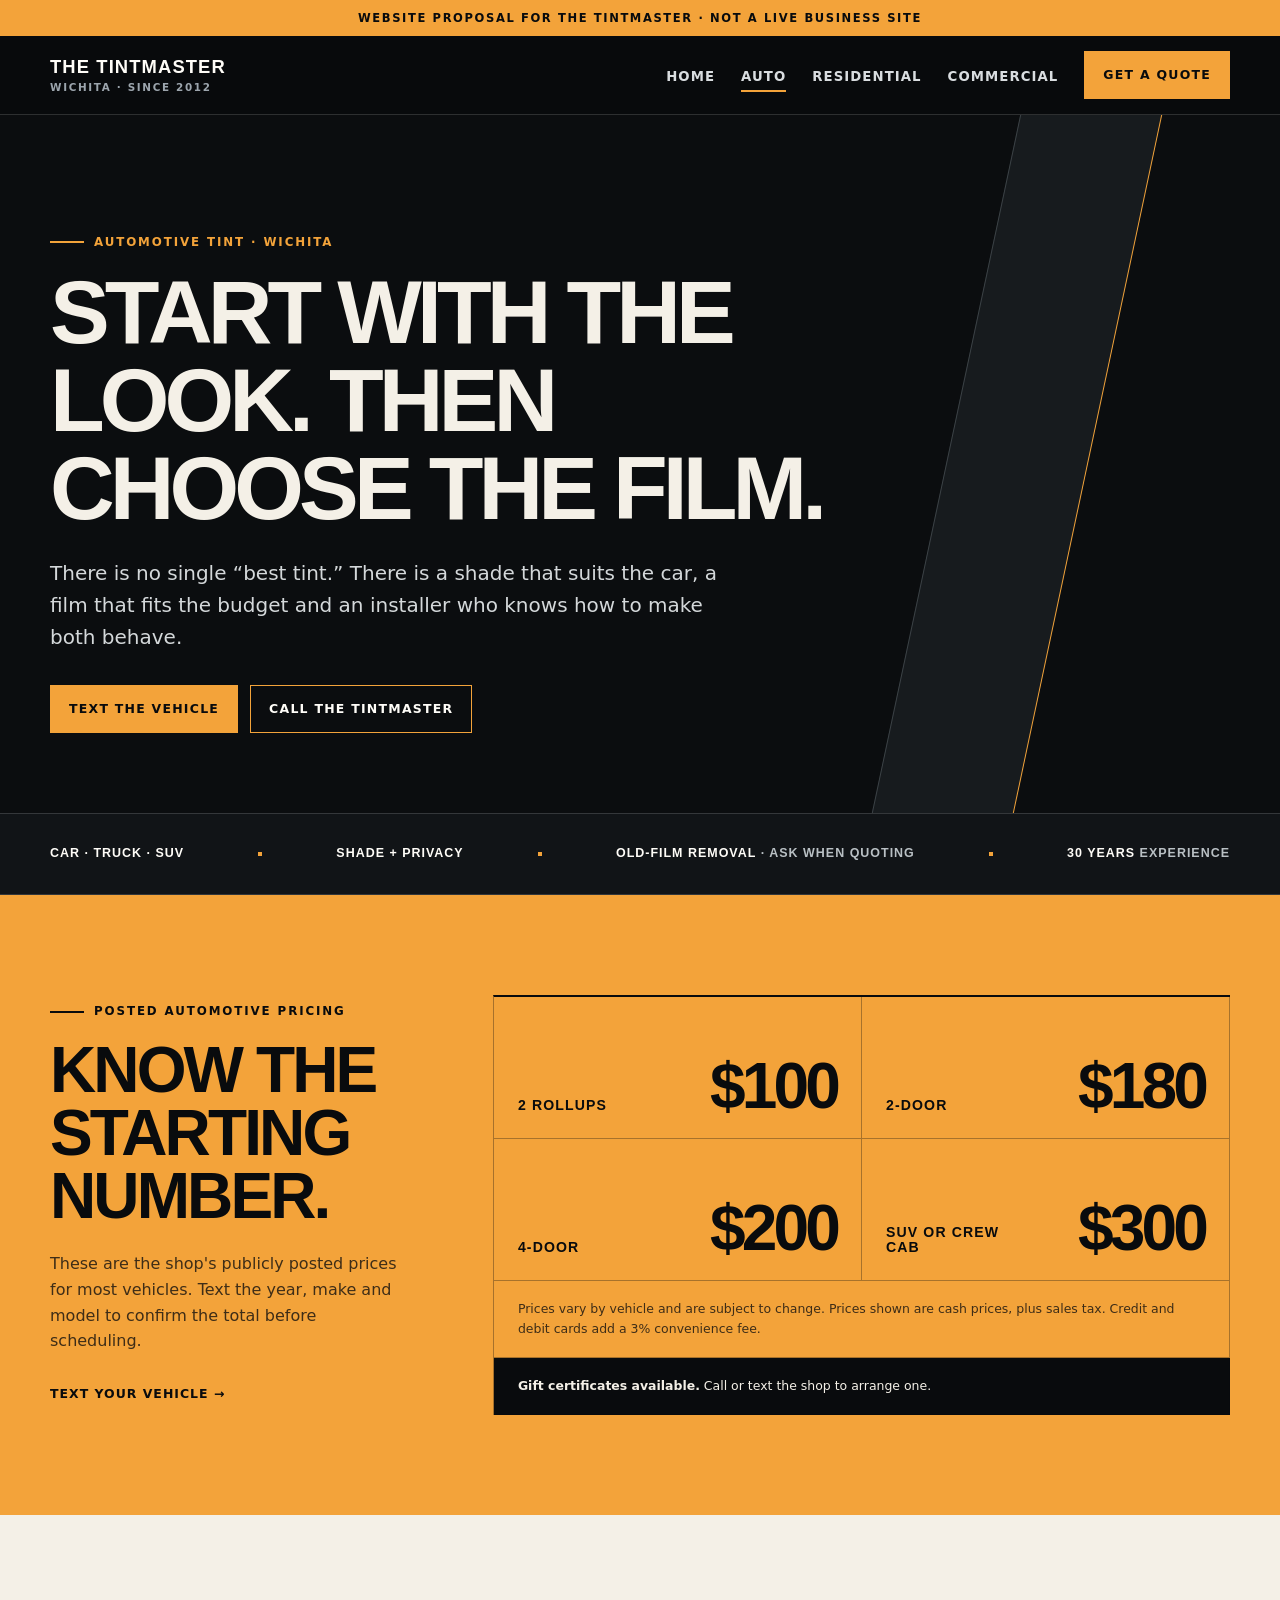
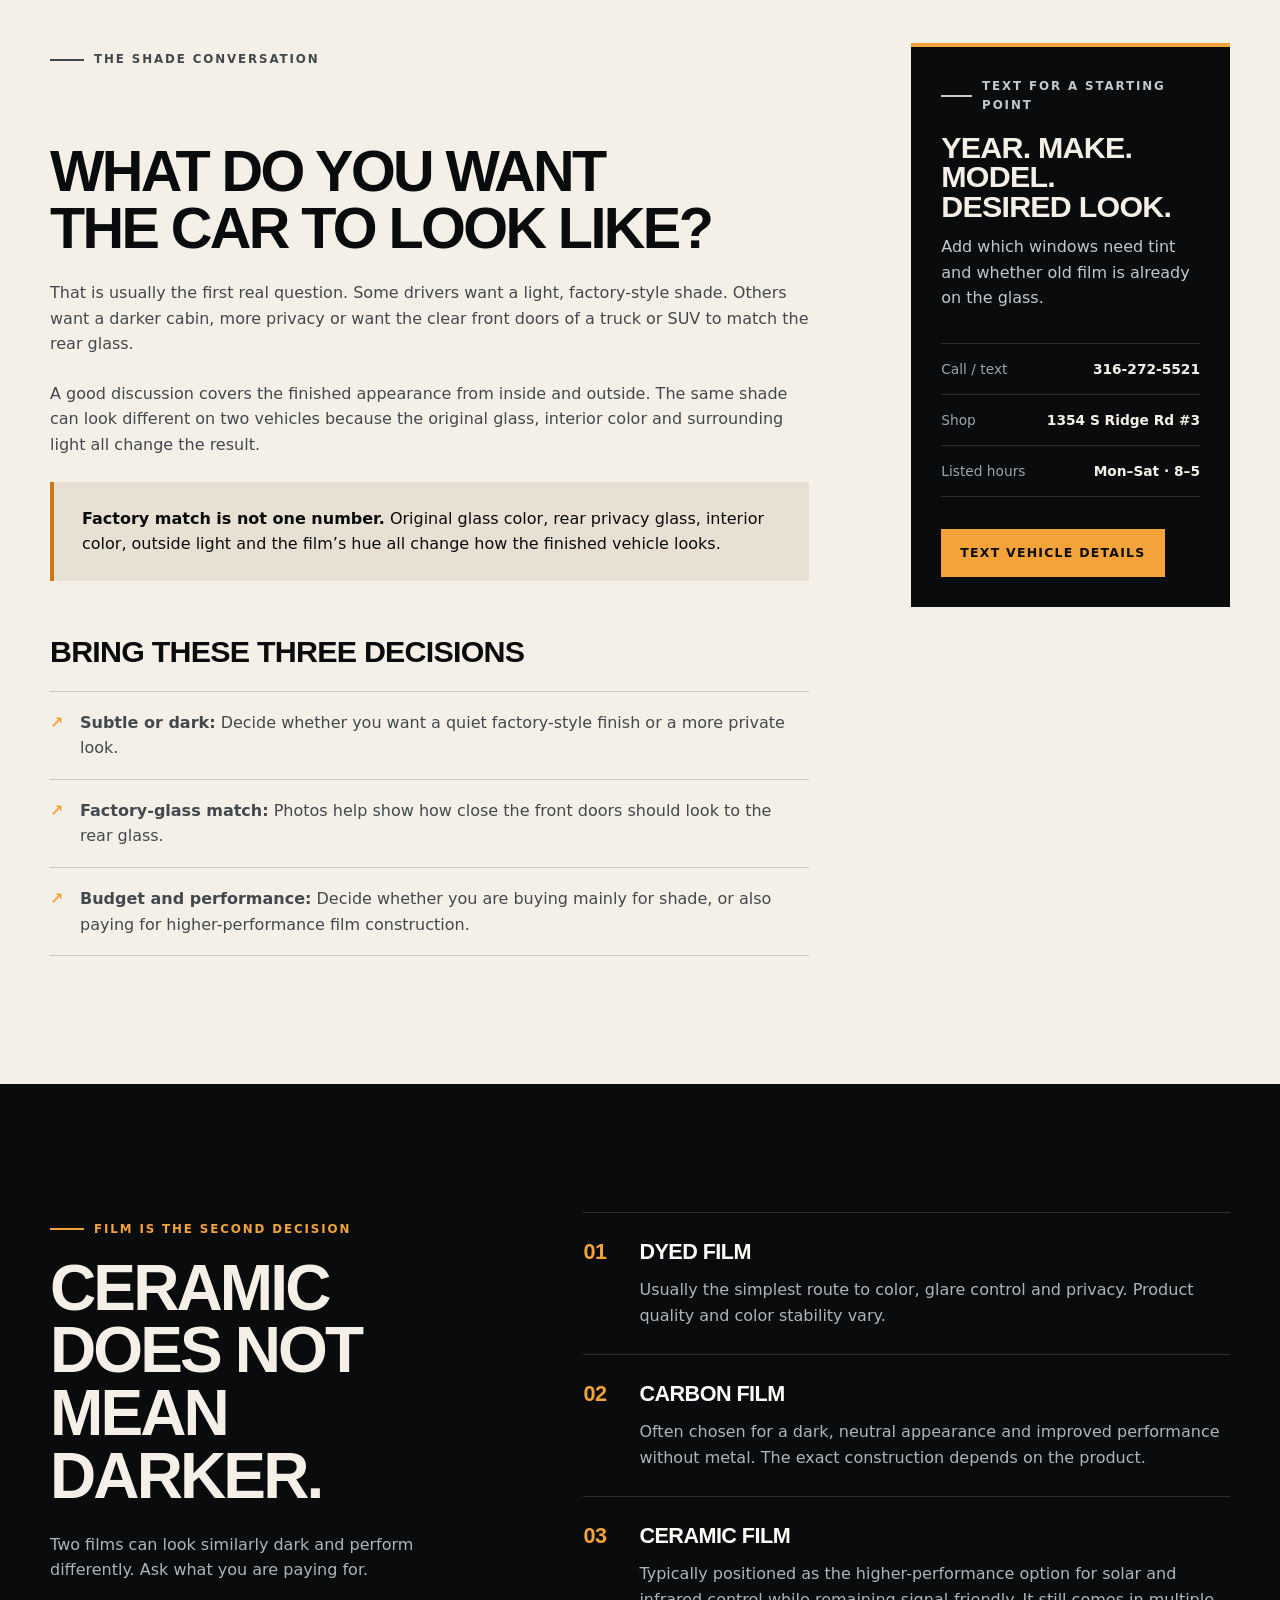
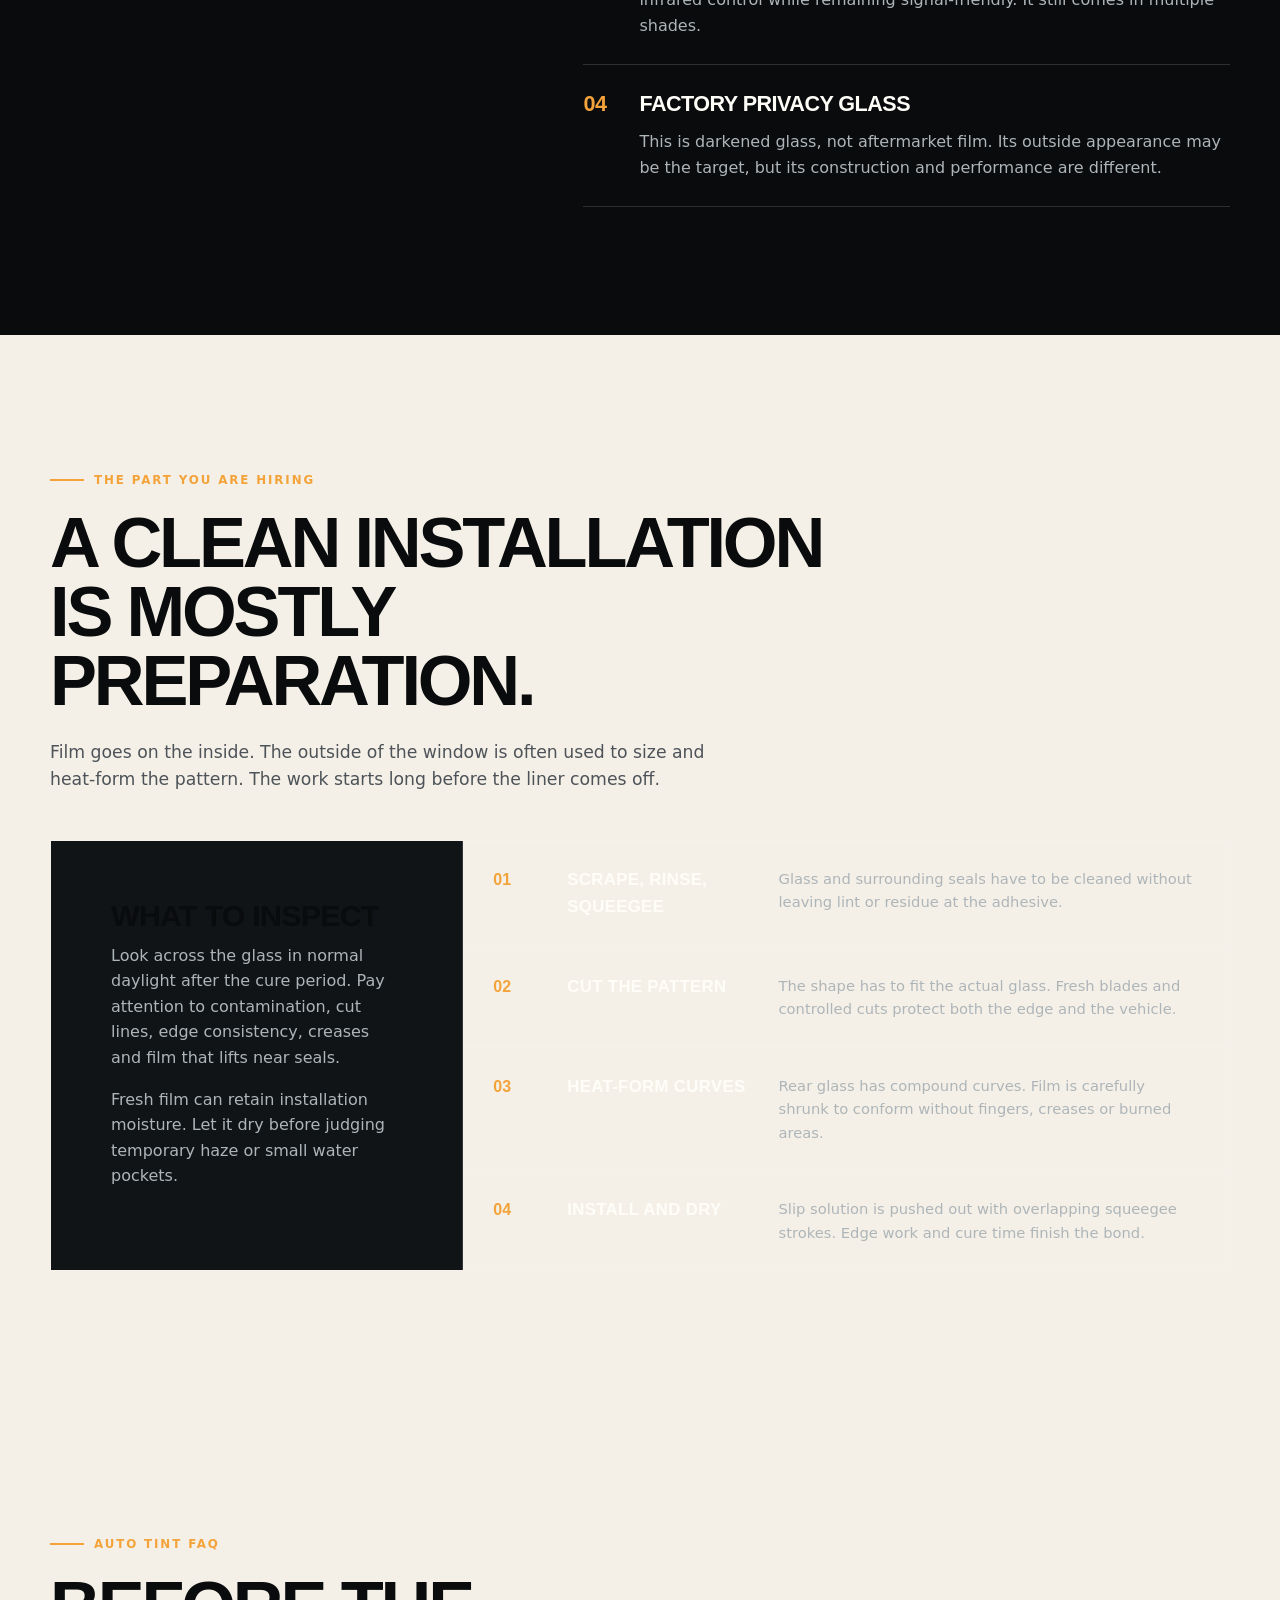
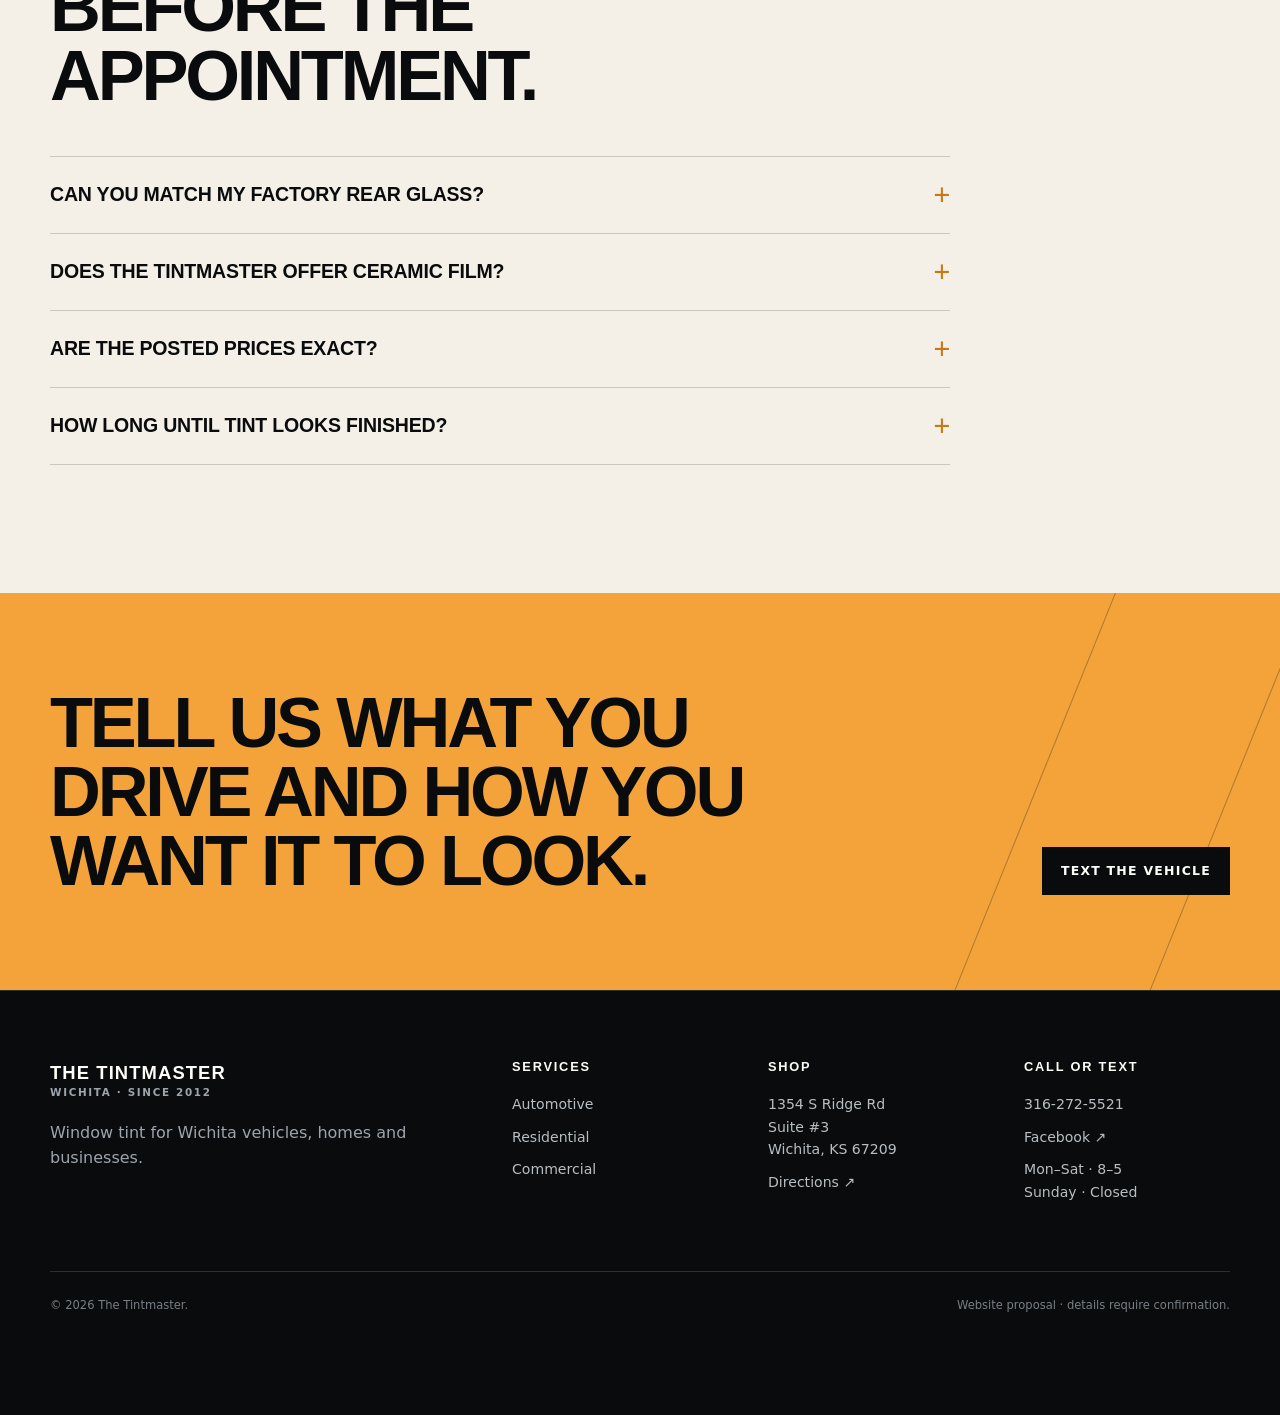
==== auto-window-tinting.html @ c822e062 "Publish Tintmaster website demo" ====
<!doctype html>
<html lang="en-US">
<head>
  <meta charset="utf-8">
  <meta name="viewport" content="width=device-width, initial-scale=1">
  <title>Car Window Tinting in Wichita, KS | The Tintmaster</title>
  <meta name="description" content="See posted car, truck and SUV tint prices from The Tintmaster in Wichita. Compare shades and text your vehicle details for a quote.">
  <link rel="canonical" href="https://tintmasterwichita.com/auto-window-tinting.html">
  <link rel="icon" href="assets/favicon.svg" type="image/svg+xml">
  <link rel="stylesheet" href="styles.css">
  <meta property="og:type" content="website"><meta property="og:title" content="Car Window Tinting Wichita | The Tintmaster"><meta property="og:description" content="Shade, film and a clean install. Talk directly with a Wichita tinter who has 30 years of experience.">
  <script type="application/ld+json">
  {"@context":"https://schema.org","@type":"Service","name":"Automotive Window Tinting in Wichita, KS","serviceType":"Car window tinting","areaServed":{"@type":"City","name":"Wichita"},"provider":{"@type":"LocalBusiness","name":"The Tintmaster","telephone":"+1-316-272-5521","address":{"@type":"PostalAddress","streetAddress":"1354 S Ridge Rd Suite #3","addressLocality":"Wichita","addressRegion":"KS","postalCode":"67209"}},"url":"https://tintmasterwichita.com/auto-window-tinting.html"}
  </script>
  <script type="application/ld+json">
  {"@context":"https://schema.org","@type":"FAQPage","mainEntity":[
    {"@type":"Question","name":"Is ceramic tint a shade?","acceptedAnswer":{"@type":"Answer","text":"No. Ceramic describes film construction, while visible light transmission describes darkness. Ceramic films are available in different shades."}},
    {"@type":"Question","name":"Can front window tint match factory rear privacy glass?","acceptedAnswer":{"@type":"Answer","text":"A close visual match may be possible, but factory privacy glass is made differently. Exact appearance changes with lighting, the vehicle's original glass, the interior color and the selected film."}},
    {"@type":"Question","name":"How much does automotive window tint cost at The Tintmaster?","acceptedAnswer":{"@type":"Answer","text":"Posted cash prices for most vehicles are $100 for two rollups, $180 for a two-door, $200 for a four-door, and $300 for an SUV or crew cab, plus sales tax. Prices vary by vehicle and are subject to change."}}
  ]}
  </script>
</head>
<body>
  <a class="skip-link" href="#main">Skip to content</a>
  <div class="demo-ribbon">Website proposal for The Tintmaster · not a live business site</div>
  <header class="site-header"><div class="nav-wrap">
    <a class="brand" href="index.html" aria-label="The Tintmaster home"><span class="brand-copy"><strong>The Tintmaster</strong><small>Wichita · Since 2012</small></span></a>
    <button class="nav-toggle" type="button" aria-expanded="false" aria-controls="site-nav" aria-label="Open navigation"><span></span></button>
    <nav class="nav-links" id="site-nav" aria-label="Primary navigation"><a href="index.html">Home</a><a href="auto-window-tinting.html" aria-current="page">Auto</a><a href="residential-window-tinting.html">Residential</a><a href="commercial-window-tinting.html">Commercial</a><a class="button" href="contact.html">Get a quote</a></nav>
  </div></header>

  <main id="main">
    <section class="page-hero page-hero--plain" aria-labelledby="page-title"><div class="container"><p class="eyebrow">Automotive tint · Wichita</p><h1 id="page-title">Start with the look. Then choose the film.</h1><p class="lead">There is no single “best tint.” There is a shade that suits the car, a film that fits the budget and an installer who knows how to make both behave.</p><div class="hero-actions"><a class="button" href="sms:+13162725521">Text the vehicle</a><a class="button button--outline" href="tel:+13162725521">Call The Tintmaster</a></div></div></section>

    <div class="fact-line"><div class="container"><span><strong>Car · truck · SUV</strong></span><i aria-hidden="true"></i><span><strong>Shade + privacy</strong></span><i aria-hidden="true"></i><span><strong>Old-film removal</strong> · ask when quoting</span><i aria-hidden="true"></i><span><strong>30 years</strong> experience</span></div></div>

    <section class="price-section" aria-labelledby="posted-prices"><div class="container price-layout">
      <div class="price-intro"><p class="eyebrow">Posted automotive pricing</p><h2 id="posted-prices">Know the starting number.</h2><p>These are the shop's publicly posted prices for most vehicles. Text the year, make and model to confirm the total before scheduling.</p><a class="text-link" href="sms:+13162725521">Text your vehicle →</a></div>
      <div class="price-board">
        <div class="price-item"><span>2 rollups</span><strong>$100</strong></div>
        <div class="price-item"><span>2-door</span><strong>$180</strong></div>
        <div class="price-item"><span>4-door</span><strong>$200</strong></div>
        <div class="price-item"><span>SUV or crew cab</span><strong>$300</strong></div>
        <p class="price-terms">Prices vary by vehicle and are subject to change. Prices shown are cash prices, plus sales tax. Credit and debit cards add a 3% convenience fee.</p>
        <p class="gift-note"><strong>Gift certificates available.</strong> Call or text the shop to arrange one.</p>
      </div>
    </div></section>

    <section class="section section--paper" aria-labelledby="shade-title"><div class="container content-grid">
      <article class="article-copy"><p class="eyebrow">The shade conversation</p><h2 id="shade-title">What do you want the car to look like?</h2><p>That is usually the first real question. Some drivers want a light, factory-style shade. Others want a darker cabin, more privacy or want the clear front doors of a truck or SUV to match the rear glass.</p><p>A good discussion covers the finished appearance from inside and outside. The same shade can look different on two vehicles because the original glass, interior color and surrounding light all change the result.</p><div class="material-note"><strong>Factory match is not one number.</strong> Original glass color, rear privacy glass, interior color, outside light and the film’s hue all change how the finished vehicle looks.</div><h3>Bring these three decisions</h3><ul class="check-list check-list--dark"><li><strong>Subtle or dark:</strong> Decide whether you want a quiet factory-style finish or a more private look.</li><li><strong>Factory-glass match:</strong> Photos help show how close the front doors should look to the rear glass.</li><li><strong>Budget and performance:</strong> Decide whether you are buying mainly for shade, or also paying for higher-performance film construction.</li></ul></article>
      <aside class="sticky-aside"><p class="eyebrow">Text for a starting point</p><h3>Year. Make. Model. Desired look.</h3><p>Add which windows need tint and whether old film is already on the glass.</p><div class="detail-stack"><div class="detail-row"><span>Call / text</span><strong>316-272-5521</strong></div><div class="detail-row"><span>Shop</span><strong>1354 S Ridge Rd #3</strong></div><div class="detail-row"><span>Listed hours</span><strong>Mon–Sat · 8–5</strong></div></div><a class="button" href="sms:+13162725521">Text vehicle details</a></aside>
    </div></section>

    <section class="section" aria-labelledby="film-title"><div class="container shop-honesty">
      <header class="shop-honesty__title"><p class="eyebrow">Film is the second decision</p><h2 id="film-title">Ceramic does not mean darker.</h2><p style="color:#aeb5b9">Two films can look similarly dark and perform differently. Ask what you are paying for.</p></header>
      <div><article class="shop-note"><h3><span>01</span> Dyed film</h3><p>Usually the simplest route to color, glare control and privacy. Product quality and color stability vary.</p></article><article class="shop-note"><h3><span>02</span> Carbon film</h3><p>Often chosen for a dark, neutral appearance and improved performance without metal. The exact construction depends on the product.</p></article><article class="shop-note"><h3><span>03</span> Ceramic film</h3><p>Typically positioned as the higher-performance option for solar and infrared control while remaining signal-friendly. It still comes in multiple shades.</p></article><article class="shop-note"><h3><span>04</span> Factory privacy glass</h3><p>This is darkened glass, not aftermarket film. Its outside appearance may be the target, but its construction and performance are different.</p></article></div>
    </div></section>

    <section class="section section--paper" aria-labelledby="install-title"><div class="container"><header class="section-head"><p class="eyebrow">The part you are hiring</p><h2 id="install-title">A clean installation is mostly preparation.</h2><p>Film goes on the inside. The outside of the window is often used to size and heat-form the pattern. The work starts long before the liner comes off.</p></header>
      <div class="craft-board"><div class="craft-board__intro"><h3>What to inspect</h3><p>Look across the glass in normal daylight after the cure period. Pay attention to contamination, cut lines, edge consistency, creases and film that lifts near seals.</p><p>Fresh film can retain installation moisture. Let it dry before judging temporary haze or small water pockets.</p></div><div class="craft-board__steps"><div class="craft-step"><strong>Scrape, rinse, squeegee</strong><p>Glass and surrounding seals have to be cleaned without leaving lint or residue at the adhesive.</p></div><div class="craft-step"><strong>Cut the pattern</strong><p>The shape has to fit the actual glass. Fresh blades and controlled cuts protect both the edge and the vehicle.</p></div><div class="craft-step"><strong>Heat-form curves</strong><p>Rear glass has compound curves. Film is carefully shrunk to conform without fingers, creases or burned areas.</p></div><div class="craft-step"><strong>Install and dry</strong><p>Slip solution is pushed out with overlapping squeegee strokes. Edge work and cure time finish the bond.</p></div></div></div>
    </div></section>

    <section class="section section--paper" aria-labelledby="auto-faq"><div class="container"><header class="section-head"><p class="eyebrow">Auto tint FAQ</p><h2 id="auto-faq">Before the appointment.</h2></header><div class="faq-list"><details><summary>Can you match my factory rear glass?</summary><p>A close visual match may be possible, but original glass, interior color and lighting all matter. Send a photo and describe how close you want the front doors to look.</p></details><details><summary>Does The Tintmaster offer ceramic film?</summary><p>Customers publicly mention ceramic and Johnson InsulatIR installations. Ask the shop to confirm the current film lineup and warranty.</p></details><details><summary>Are the posted prices exact?</summary><p>They apply to most vehicles, but the price can change with the vehicle and the work involved. Text the year, make and model for a confirmed quote. Cash prices are plus sales tax; cards add a 3% convenience fee.</p></details><details><summary>How long until tint looks finished?</summary><p>Residual installation moisture needs time to dry. Temperature, humidity and film affect the cure period. Follow the installer’s instructions before rolling windows down or judging temporary haze.</p></details></div></div></section>

    <section class="cta-section"><div class="container cta-inner"><h2>Tell us what you drive and how you want it to look.</h2><a class="button button--dark" href="sms:+13162725521">Text the vehicle</a></div></section>
  </main>

  <footer class="site-footer"><div class="container"><div class="footer-grid"><div class="footer-brand"><a class="brand" href="index.html"><span class="brand-copy"><strong>The Tintmaster</strong><small>Wichita · Since 2012</small></span></a><p>Window tint for Wichita vehicles, homes and businesses.</p></div><div class="footer-col"><h2>Services</h2><a href="auto-window-tinting.html">Automotive</a><a href="residential-window-tinting.html">Residential</a><a href="commercial-window-tinting.html">Commercial</a></div><div class="footer-col"><h2>Shop</h2><address>1354 S Ridge Rd<br>Suite #3<br>Wichita, KS 67209</address><a href="https://www.google.com/maps/search/?api=1&amp;query=The+Tintmaster+1354+S+Ridge+Rd+Wichita+KS+67209">Directions ↗</a></div><div class="footer-col"><h2>Call or text</h2><a href="tel:+13162725521">316-272-5521</a><a href="https://www.facebook.com/Tintmaster47">Facebook ↗</a><p>Mon–Sat · 8–5<br>Sunday · Closed</p></div></div><div class="footer-bottom"><span>© <span data-year></span> The Tintmaster.</span><span>Website proposal · details require confirmation.</span></div></div></footer>
  <div class="mobile-callbar" aria-label="Quick contact"><a href="tel:+13162725521">Call</a><a href="sms:+13162725521">Text vehicle</a></div><script src="script.js" defer></script>
</body>
</html>
---- styles.css ----
:root {
  --ink: #090b0d;
  --ink-soft: #11151a;
  --paper: #f4f0e7;
  --paper-deep: #e6dfd2;
  --white: #fffdf8;
  --amber: #f3a33a;
  --amber-dark: #c87914;
  --steel: #9ca5ad;
  --line-dark: rgba(255, 255, 255, 0.15);
  --line-light: rgba(9, 11, 13, 0.18);
  --max: 1180px;
  --display: "Arial Narrow", "Roboto Condensed", "Helvetica Neue", Arial, sans-serif;
  --body: Inter, ui-sans-serif, system-ui, -apple-system, BlinkMacSystemFont, "Segoe UI", sans-serif;
}

* {
  box-sizing: border-box;
}

html {
  scroll-behavior: smooth;
  scroll-padding-top: 120px;
}

body {
  margin: 0;
  color: var(--paper);
  background: var(--ink);
  font-family: var(--body);
  line-height: 1.6;
  -webkit-font-smoothing: antialiased;
}

img {
  display: block;
  max-width: 100%;
}

a {
  color: inherit;
}

button,
input,
select,
textarea {
  font: inherit;
}

button,
a {
  -webkit-tap-highlight-color: transparent;
}

:focus-visible {
  outline: 3px solid var(--amber);
  outline-offset: 3px;
}

.skip-link {
  position: fixed;
  z-index: 1000;
  top: 8px;
  left: 8px;
  padding: 10px 14px;
  color: var(--ink);
  background: var(--amber);
  transform: translateY(-160%);
}

.skip-link:focus {
  transform: translateY(0);
}

.demo-ribbon {
  min-height: 36px;
  display: flex;
  align-items: center;
  justify-content: center;
  padding: 7px 20px;
  color: var(--ink);
  background: var(--amber);
  font-size: 0.72rem;
  font-weight: 850;
  letter-spacing: 0.14em;
  text-align: center;
  text-transform: uppercase;
}

.site-header {
  position: sticky;
  z-index: 100;
  top: 0;
  border-bottom: 1px solid var(--line-dark);
  background: rgba(9, 11, 13, 0.94);
  backdrop-filter: blur(14px);
}

.nav-wrap,
.container {
  width: min(calc(100% - 40px), var(--max));
  margin-inline: auto;
}

.nav-wrap {
  min-height: 78px;
  display: flex;
  align-items: center;
  justify-content: space-between;
  gap: 24px;
}

.brand {
  display: inline-flex;
  align-items: center;
  gap: 12px;
  color: var(--white);
  text-decoration: none;
}

.brand-mark {
  width: 39px;
  height: 39px;
  display: grid;
  place-items: center;
  border: 1px solid var(--amber);
  color: var(--amber);
  font-family: var(--display);
  font-size: 1rem;
  font-weight: 900;
  letter-spacing: -0.08em;
}

.brand-copy {
  display: grid;
  line-height: 1;
}

.brand-copy strong {
  font-family: var(--display);
  font-size: 1.15rem;
  font-stretch: condensed;
  letter-spacing: 0.06em;
  text-transform: uppercase;
}

.brand-copy small {
  margin-top: 5px;
  color: var(--steel);
  font-size: 0.65rem;
  font-weight: 750;
  letter-spacing: 0.16em;
  text-transform: uppercase;
}

.nav-links {
  display: flex;
  align-items: center;
  gap: 26px;
}

.nav-links > a:not(.button) {
  position: relative;
  padding: 28px 0 25px;
  color: #d9dde0;
  font-size: 0.83rem;
  font-weight: 760;
  letter-spacing: 0.08em;
  text-decoration: none;
  text-transform: uppercase;
}

.nav-links > a:not(.button)::after {
  position: absolute;
  right: 0;
  bottom: 20px;
  left: 0;
  height: 2px;
  content: "";
  background: var(--amber);
  transform: scaleX(0);
  transform-origin: left;
  transition: transform 180ms ease;
}

.nav-links > a:hover::after,
.nav-links > a[aria-current="page"]::after {
  transform: scaleX(1);
}

.nav-toggle {
  width: 48px;
  height: 48px;
  display: none;
  border: 1px solid var(--line-dark);
  color: var(--white);
  background: transparent;
  cursor: pointer;
}

.nav-toggle span,
.nav-toggle::before,
.nav-toggle::after {
  width: 22px;
  height: 2px;
  display: block;
  margin: 5px auto;
  content: "";
  background: currentColor;
  transition: transform 180ms ease, opacity 180ms ease;
}

.nav-toggle[aria-expanded="true"] span {
  opacity: 0;
}

.nav-toggle[aria-expanded="true"]::before {
  transform: translateY(7px) rotate(45deg);
}

.nav-toggle[aria-expanded="true"]::after {
  transform: translateY(-7px) rotate(-45deg);
}

.button {
  min-height: 48px;
  display: inline-flex;
  align-items: center;
  justify-content: center;
  gap: 10px;
  padding: 12px 18px;
  border: 1px solid var(--amber);
  color: var(--ink);
  background: var(--amber);
  font-size: 0.78rem;
  font-weight: 850;
  letter-spacing: 0.1em;
  text-align: center;
  text-decoration: none;
  text-transform: uppercase;
  transition: background 160ms ease, color 160ms ease, transform 160ms ease;
}

.button:hover {
  color: var(--white);
  background: var(--amber-dark);
  transform: translateY(-2px);
}

.button--outline {
  color: var(--white);
  background: transparent;
}

.button--outline:hover {
  color: var(--ink);
  background: var(--amber);
}

.button--dark {
  border-color: var(--ink);
  color: var(--white);
  background: var(--ink);
}

.eyebrow {
  display: inline-flex;
  align-items: center;
  gap: 10px;
  margin: 0 0 18px;
  color: var(--amber);
  font-size: 0.74rem;
  font-weight: 850;
  letter-spacing: 0.16em;
  text-transform: uppercase;
}

.eyebrow::before {
  width: 34px;
  height: 2px;
  content: "";
  background: currentColor;
}

h1,
h2,
h3,
p {
  margin-top: 0;
}

h1,
h2,
h3 {
  font-family: var(--display);
  line-height: 0.98;
  text-wrap: balance;
}

h1 {
  margin-bottom: 24px;
  font-size: clamp(3.2rem, 8vw, 7.1rem);
  font-weight: 900;
  letter-spacing: -0.055em;
  text-transform: uppercase;
}

h2 {
  margin-bottom: 24px;
  font-size: clamp(2.35rem, 5.5vw, 4.8rem);
  font-weight: 900;
  letter-spacing: -0.045em;
  text-transform: uppercase;
}

h3 {
  margin-bottom: 12px;
  font-size: clamp(1.35rem, 2.4vw, 1.9rem);
  font-weight: 850;
  letter-spacing: -0.025em;
  text-transform: uppercase;
}

.lead {
  max-width: 670px;
  color: #d4d8da;
  font-size: clamp(1.05rem, 2vw, 1.25rem);
}

.hero {
  position: relative;
  min-height: 700px;
  display: grid;
  align-items: center;
  overflow: hidden;
  isolation: isolate;
}

.hero::before {
  position: absolute;
  z-index: -3;
  inset: 0;
  content: "";
  background: #0b0d0f;
  background-position: center;
  background-size: cover;
}

.hero::after {
  position: absolute;
  z-index: -2;
  inset: 0;
  content: "";
  background: linear-gradient(90deg, rgba(4, 6, 8, 0.97) 0%, rgba(4, 6, 8, 0.84) 44%, rgba(4, 6, 8, 0.16) 80%);
}

.hero-sunline {
  position: absolute;
  z-index: -1;
  top: 0;
  bottom: 0;
  left: max(20px, calc((100vw - var(--max)) / 2));
  width: 1px;
  background: rgba(243, 163, 58, 0.65);
  box-shadow: 0 0 28px rgba(243, 163, 58, 0.35);
}

.hero .container {
  padding-block: 100px;
}

.hero-copy {
  max-width: 780px;
  padding-left: 32px;
}

.hero h1 span,
.page-hero h1 span {
  color: var(--amber);
}

.hero-actions,
.cta-row {
  display: flex;
  flex-wrap: wrap;
  gap: 12px;
  margin-top: 32px;
}

.trust-rail {
  border-block: 1px solid var(--line-dark);
  background: var(--ink-soft);
}

.trust-grid {
  display: grid;
  grid-template-columns: repeat(3, 1fr);
}

.trust-item {
  min-height: 132px;
  display: grid;
  align-content: center;
  padding: 24px 36px;
  border-right: 1px solid var(--line-dark);
}

.trust-item:first-child {
  border-left: 1px solid var(--line-dark);
}

.trust-item strong {
  display: block;
  color: var(--white);
  font-family: var(--display);
  font-size: clamp(1.6rem, 3vw, 2.6rem);
  font-weight: 900;
  letter-spacing: -0.04em;
  line-height: 1;
  text-transform: uppercase;
}

.trust-item span {
  margin-top: 7px;
  color: var(--steel);
  font-size: 0.75rem;
  font-weight: 750;
  letter-spacing: 0.1em;
  text-transform: uppercase;
}

.section {
  padding-block: clamp(76px, 10vw, 132px);
}

.section--paper {
  color: var(--ink);
  background: var(--paper);
}

.section--steel {
  color: var(--ink);
  background: var(--paper-deep);
}

.section-head {
  max-width: 820px;
  margin-bottom: 46px;
}

.section-head p:last-child {
  max-width: 680px;
  margin-bottom: 0;
  color: #4d5358;
  font-size: 1.08rem;
}

.service-grid {
  display: grid;
  grid-template-columns: repeat(3, 1fr);
  border-top: 1px solid var(--line-light);
  border-left: 1px solid var(--line-light);
}

.service-card {
  min-height: 350px;
  display: flex;
  flex-direction: column;
  padding: 34px;
  border-right: 1px solid var(--line-light);
  border-bottom: 1px solid var(--line-light);
  color: var(--ink);
  text-decoration: none;
  transition: color 180ms ease, background 180ms ease;
}

.service-card:hover {
  color: var(--white);
  background: var(--ink);
}

.service-card:hover p,
.service-card:hover .service-num {
  color: #c9ced2;
}

.service-num {
  color: #6f7478;
  font-family: var(--display);
  font-size: 0.75rem;
  font-weight: 800;
  letter-spacing: 0.14em;
}

.service-card h3 {
  margin-top: 76px;
}

.service-card p {
  color: #53595e;
}

.service-link {
  margin-top: auto;
  color: var(--amber-dark);
  font-size: 0.78rem;
  font-weight: 850;
  letter-spacing: 0.11em;
  text-transform: uppercase;
}

.split {
  display: grid;
  grid-template-columns: 1.02fr 0.98fr;
  align-items: stretch;
}

.split-media {
  min-height: 580px;
}

.split-media img {
  width: 100%;
  height: 100%;
  object-fit: cover;
}

.split-copy {
  display: grid;
  align-content: center;
  padding: clamp(48px, 7vw, 100px);
  color: var(--paper);
  background: var(--ink-soft);
}

.split-copy p:not(.eyebrow) {
  color: #c0c6ca;
}

.proof-list,
.check-list {
  display: grid;
  gap: 0;
  margin: 30px 0 0;
  padding: 0;
  list-style: none;
  border-top: 1px solid var(--line-dark);
}

.proof-list li,
.check-list li {
  position: relative;
  padding: 18px 0 18px 30px;
  border-bottom: 1px solid var(--line-dark);
  color: #e1e4e5;
}

.proof-list li::before,
.check-list li::before {
  position: absolute;
  top: 18px;
  left: 0;
  color: var(--amber);
  content: "↗";
  font-weight: 900;
}

.check-list--dark {
  border-color: var(--line-light);
}

.check-list--dark li {
  border-color: var(--line-light);
  color: #34393d;
}

.benefit-grid {
  display: grid;
  grid-template-columns: repeat(4, 1fr);
  gap: 1px;
  background: var(--line-dark);
  border: 1px solid var(--line-dark);
}

.benefit {
  min-height: 260px;
  padding: 30px;
  background: var(--ink);
}

.benefit .icon {
  color: var(--amber);
  font-family: var(--display);
  font-size: 2.5rem;
  font-weight: 900;
}

.benefit h3 {
  margin-top: 54px;
  color: var(--white);
  font-size: 1.35rem;
}

.benefit p {
  margin: 0;
  color: var(--steel);
  font-size: 0.93rem;
}

.process-grid {
  display: grid;
  grid-template-columns: repeat(3, 1fr);
  border-top: 1px solid var(--line-light);
}

.process-step {
  padding: 30px 36px 18px 0;
  border-right: 1px solid var(--line-light);
}

.process-step + .process-step {
  padding-left: 36px;
}

.process-step:last-child {
  border-right: 0;
}

.process-step strong {
  color: var(--amber-dark);
  font-family: var(--display);
  font-size: 3.5rem;
  line-height: 1;
}

.process-step h3 {
  margin-top: 38px;
}

.process-step p {
  color: #545a5f;
}

.review-band {
  padding-block: 64px;
  border-block: 1px solid var(--line-dark);
  background: var(--ink-soft);
}

.review-grid {
  display: grid;
  grid-template-columns: 0.42fr 1fr;
  gap: 52px;
  align-items: center;
}

.rating-big {
  padding-right: 44px;
  border-right: 1px solid var(--line-dark);
}

.rating-big strong {
  display: block;
  color: var(--white);
  font-family: var(--display);
  font-size: clamp(4rem, 8vw, 7rem);
  font-weight: 900;
  letter-spacing: -0.06em;
  line-height: 0.9;
}

.rating-big span {
  color: var(--amber);
  letter-spacing: 0.08em;
}

.review-copy blockquote {
  margin: 0;
  color: var(--white);
  font-family: var(--display);
  font-size: clamp(1.5rem, 3vw, 2.55rem);
  font-weight: 750;
  letter-spacing: -0.02em;
  line-height: 1.18;
}

.review-copy p {
  margin: 16px 0 0;
  color: var(--steel);
  font-size: 0.84rem;
}

.faq-list {
  max-width: 900px;
  border-top: 1px solid var(--line-light);
}

.faq-list details {
  border-bottom: 1px solid var(--line-light);
}

.faq-list summary {
  min-height: 76px;
  display: flex;
  align-items: center;
  justify-content: space-between;
  gap: 24px;
  cursor: pointer;
  font-family: var(--display);
  font-size: 1.22rem;
  font-weight: 850;
  letter-spacing: -0.01em;
  list-style: none;
  text-transform: uppercase;
}

.faq-list summary::-webkit-details-marker {
  display: none;
}

.faq-list summary::after {
  color: var(--amber-dark);
  content: "+";
  font-size: 1.8rem;
  font-weight: 400;
}

.faq-list details[open] summary::after {
  content: "−";
}

.faq-list details p {
  max-width: 720px;
  padding: 0 42px 24px 0;
  color: #4e5458;
}

.cta-section {
  position: relative;
  overflow: hidden;
  padding-block: 95px;
  color: var(--ink);
  background: var(--amber);
}

.cta-section::after {
  position: absolute;
  top: -75px;
  right: 7vw;
  width: 180px;
  height: 180%;
  border-inline: 1px solid rgba(9, 11, 13, 0.28);
  content: "";
  transform: rotate(22deg);
}

.cta-inner {
  position: relative;
  z-index: 1;
  display: grid;
  grid-template-columns: 1fr auto;
  gap: 38px;
  align-items: end;
}

.cta-section h2 {
  max-width: 820px;
  margin-bottom: 0;
}

.page-hero {
  position: relative;
  min-height: 520px;
  display: grid;
  align-items: end;
  overflow: hidden;
  padding-block: 110px 80px;
  background: var(--ink-soft);
}

.page-hero::before {
  position: absolute;
  top: 0;
  right: 8vw;
  bottom: 0;
  width: 1px;
  content: "";
  background: var(--amber);
  box-shadow: 0 0 34px rgba(243, 163, 58, 0.4);
  transform: rotate(18deg);
}

.page-hero h1 {
  max-width: 980px;
  font-size: clamp(3rem, 7vw, 6.4rem);
}

.page-hero .lead {
  margin-bottom: 0;
}

.page-hero--image {
  isolation: isolate;
}

.page-hero--image::after {
  position: absolute;
  z-index: -3;
  inset: 0;
  content: "";
  background-position: center;
  background-size: cover;
}

.page-hero--image .page-shade {
  position: absolute;
  z-index: -2;
  inset: 0;
  background: linear-gradient(90deg, rgba(7, 9, 11, 0.96), rgba(7, 9, 11, 0.73) 57%, rgba(7, 9, 11, 0.18));
}

.page-hero--auto::after {
  background: #0b0d0f;
}

.page-hero--home::after {
  background: #0b0d0f;
}

.page-hero--commercial::after {
  background: #0b0d0f;
}

.content-grid {
  display: grid;
  grid-template-columns: minmax(0, 1fr) minmax(280px, 0.42fr);
  gap: clamp(50px, 8vw, 110px);
  align-items: start;
}

.content-grid h2 {
  font-size: clamp(2.1rem, 4.5vw, 4rem);
}

.sticky-aside {
  position: sticky;
  top: 120px;
  padding: 30px;
  border-top: 4px solid var(--amber);
  color: var(--paper);
  background: var(--ink);
}

.sticky-aside p {
  color: #c2c8cc;
}

.detail-stack {
  display: grid;
  gap: 0;
  margin: 32px 0;
  border-top: 1px solid var(--line-dark);
}

.detail-row {
  display: flex;
  justify-content: space-between;
  gap: 24px;
  padding: 14px 0;
  border-bottom: 1px solid var(--line-dark);
  font-size: 0.86rem;
}

.detail-row span:first-child {
  color: var(--steel);
}

.article-copy > * + * {
  margin-top: 24px;
}

.article-copy h2,
.article-copy h3 {
  margin-top: 56px;
}

.article-copy p,
.article-copy li {
  color: #42484d;
}

.article-copy a {
  color: #95570a;
  font-weight: 750;
}

.quote-layout {
  display: grid;
  grid-template-columns: 0.8fr 1.2fr;
  gap: clamp(48px, 8vw, 100px);
  align-items: start;
}

.quote-form {
  display: grid;
  grid-template-columns: 1fr 1fr;
  gap: 20px;
  padding: clamp(28px, 5vw, 52px);
  color: var(--paper);
  background: var(--ink-soft);
}

.field {
  display: grid;
  gap: 7px;
}

.field--full {
  grid-column: 1 / -1;
}

.field label {
  color: #dce0e2;
  font-size: 0.75rem;
  font-weight: 800;
  letter-spacing: 0.08em;
  text-transform: uppercase;
}

.field input,
.field select,
.field textarea {
  width: 100%;
  min-height: 52px;
  padding: 12px 13px;
  border: 1px solid #4c5358;
  border-radius: 0;
  color: var(--white);
  background: var(--ink);
}

.field textarea {
  min-height: 125px;
  resize: vertical;
}

.form-note,
.form-status {
  grid-column: 1 / -1;
  margin: 0;
  color: var(--steel);
  font-size: 0.8rem;
}

.form-status {
  min-height: 1.5em;
  color: var(--amber);
  font-weight: 750;
}

.map-card {
  min-height: 230px;
  display: grid;
  place-items: center;
  margin-top: 30px;
  border: 1px solid var(--line-light);
  color: var(--ink);
  background-color: #ddd5c7;
  background-image: linear-gradient(90deg, rgba(9, 11, 13, 0.08) 1px, transparent 1px), linear-gradient(rgba(9, 11, 13, 0.08) 1px, transparent 1px);
  background-size: 42px 42px;
  text-decoration: none;
}

.map-pin {
  width: 110px;
  height: 110px;
  display: grid;
  place-items: center;
  border: 2px solid var(--amber-dark);
  border-radius: 50%;
  background: var(--paper);
  font-family: var(--display);
  font-size: 0.82rem;
  font-weight: 900;
  letter-spacing: 0.08em;
  text-align: center;
  text-transform: uppercase;
}

.site-footer {
  padding: 70px 0 100px;
  border-top: 1px solid var(--line-dark);
  background: var(--ink);
}

.footer-grid {
  display: grid;
  grid-template-columns: 1.4fr repeat(3, 0.7fr);
  gap: 50px;
}

.footer-brand p {
  max-width: 390px;
  margin-top: 22px;
  color: var(--steel);
}

.footer-col h2 {
  margin-bottom: 20px;
  color: var(--white);
  font-size: 0.8rem;
  letter-spacing: 0.14em;
}

.footer-col a,
.footer-col address,
.footer-col p {
  display: block;
  margin: 0 0 10px;
  color: #b8bfc3;
  font-size: 0.88rem;
  font-style: normal;
  text-decoration: none;
}

.footer-col a:hover {
  color: var(--amber);
}

.footer-bottom {
  display: flex;
  justify-content: space-between;
  gap: 30px;
  margin-top: 58px;
  padding-top: 24px;
  border-top: 1px solid var(--line-dark);
  color: #777f85;
  font-size: 0.72rem;
}

.mobile-callbar {
  position: fixed;
  z-index: 90;
  right: 0;
  bottom: 0;
  left: 0;
  display: none;
  grid-template-columns: 1fr 1fr;
  border-top: 1px solid rgba(9, 11, 13, 0.3);
}

.mobile-callbar a {
  min-height: 56px;
  display: grid;
  place-items: center;
  color: var(--ink);
  background: var(--amber);
  font-size: 0.75rem;
  font-weight: 850;
  letter-spacing: 0.1em;
  text-decoration: none;
  text-transform: uppercase;
}

.mobile-callbar a:last-child {
  border-left: 1px solid rgba(9, 11, 13, 0.3);
  color: var(--white);
  background: var(--ink);
}

@media (max-width: 980px) {
  .nav-toggle {
    display: block;
  }

  .nav-links {
    position: absolute;
    top: 78px;
    right: 0;
    left: 0;
    display: none;
    align-items: stretch;
    flex-direction: column;
    gap: 0;
    padding: 12px 20px 22px;
    border-bottom: 1px solid var(--line-dark);
    background: var(--ink);
  }

  .nav-links.is-open {
    display: flex;
  }

  .nav-links > a:not(.button) {
    padding: 14px 0;
    border-bottom: 1px solid var(--line-dark);
  }

  .nav-links > a:not(.button)::after {
    display: none;
  }

  .nav-links .button {
    margin-top: 14px;
  }

  .service-grid,
  .benefit-grid {
    grid-template-columns: repeat(2, 1fr);
  }

  .split,
  .quote-layout,
  .content-grid {
    grid-template-columns: 1fr;
  }

  .split-media {
    min-height: 440px;
  }

  .sticky-aside {
    position: static;
  }

  .footer-grid {
    grid-template-columns: 1.25fr 1fr 1fr;
  }

  .footer-brand {
    grid-column: 1 / -1;
  }
}

@media (max-width: 700px) {
  .nav-wrap,
  .container {
    width: min(calc(100% - 28px), var(--max));
  }

  .demo-ribbon {
    font-size: 0.62rem;
  }

  .brand-copy small {
    display: none;
  }

  .hero {
    min-height: 660px;
    align-items: end;
  }

  .hero::before {
    background-position: 66% center;
  }

  .hero::after {
    background: linear-gradient(180deg, rgba(4, 6, 8, 0.3) 0%, rgba(4, 6, 8, 0.91) 51%, rgba(4, 6, 8, 1) 100%);
  }

  .hero .container {
    padding-block: 72px 62px;
  }

  .hero-copy {
    padding-left: 18px;
  }

  .hero-sunline {
    left: 14px;
  }

  h1 {
    font-size: clamp(3rem, 16vw, 4.6rem);
  }

  h2 {
    font-size: clamp(2.25rem, 12vw, 3.45rem);
  }

  .hero-actions .button,
  .cta-row .button {
    width: 100%;
  }

  .trust-grid {
    grid-template-columns: 1fr;
  }

  .trust-item,
  .trust-item:first-child {
    min-height: 104px;
    padding: 20px 24px;
    border-right: 1px solid var(--line-dark);
    border-bottom: 1px solid var(--line-dark);
    border-left: 1px solid var(--line-dark);
  }

  .service-grid,
  .benefit-grid,
  .process-grid,
  .review-grid,
  .cta-inner,
  .footer-grid {
    grid-template-columns: 1fr;
  }

  .service-card {
    min-height: 290px;
  }

  .service-card h3 {
    margin-top: 48px;
  }

  .benefit {
    min-height: 230px;
  }

  .split-media {
    min-height: 320px;
  }

  .split-copy {
    padding: 54px 24px;
  }

  .process-step,
  .process-step + .process-step {
    padding: 28px 0;
    border-right: 0;
    border-bottom: 1px solid var(--line-light);
  }

  .rating-big {
    padding: 0 0 28px;
    border-right: 0;
    border-bottom: 1px solid var(--line-dark);
  }

  .page-hero {
    min-height: 500px;
    padding-block: 100px 60px;
  }

  .page-hero--image .page-shade {
    background: linear-gradient(180deg, rgba(7, 9, 11, 0.42), rgba(7, 9, 11, 0.96));
  }

  .quote-form {
    grid-template-columns: 1fr;
  }

  .field--full {
    grid-column: auto;
  }

  .footer-grid {
    gap: 32px;
  }

  .footer-bottom {
    flex-direction: column;
  }

  .mobile-callbar {
    display: grid;
  }
}

@media (prefers-reduced-motion: reduce) {
  html {
    scroll-behavior: auto;
  }

  *,
  *::before,
  *::after {
    scroll-behavior: auto !important;
    transition-duration: 0.01ms !important;
    animation-duration: 0.01ms !important;
    animation-iteration-count: 1 !important;
  }

}

/* Shop-specific revision: shade, film and installation are treated as distinct decisions. */
.hero--shade {
  min-height: 660px;
  background: #0b0d0f;
}

.hero--shade::before,
.hero--shade::after {
  display: none;
}

.hero-layout {
  display: grid;
  grid-template-columns: minmax(0, 1.15fr) minmax(340px, 0.7fr);
  gap: clamp(54px, 8vw, 110px);
  align-items: center;
}

.hero-layout .hero-copy {
  padding-left: 0;
}

.hero-layout h1 {
  max-width: 800px;
  font-size: clamp(3.15rem, 7.2vw, 6.6rem);
}

.shade-board {
  border: 1px solid #51585d;
  background: #111417;
}

.shade-board__head,
.shade-board__foot {
  display: flex;
  justify-content: space-between;
  gap: 20px;
  padding: 14px 16px;
  color: #b4bbc0;
  font-family: var(--display);
  font-size: 0.7rem;
  font-weight: 800;
  letter-spacing: 0.12em;
  text-transform: uppercase;
}

.shade-board__head {
  border-bottom: 1px solid #51585d;
}

.shade-board__foot {
  display: block;
  border-top: 1px solid #51585d;
  font-family: var(--body);
  font-size: 0.7rem;
  font-weight: 600;
  letter-spacing: 0;
  line-height: 1.45;
  text-transform: none;
}

.shade-sample {
  min-height: 104px;
  display: grid;
  grid-template-columns: 92px 1fr auto;
  align-items: center;
  gap: 20px;
  padding: 18px;
  border-bottom: 1px solid #31363a;
  color: var(--white);
}

.shade-sample:last-of-type {
  border-bottom: 0;
}

.shade-sample__glass {
  aspect-ratio: 1.55;
  display: grid;
  place-items: center;
  border: 1px solid #6a7379;
  color: var(--white);
  background: #727b82;
  font-family: var(--display);
  font-size: 1.25rem;
  font-weight: 900;
}

.shade-sample--50 .shade-sample__glass {
  background: #4f575d;
}

.shade-sample--35 .shade-sample__glass {
  border-color: var(--amber);
  background: #30363a;
}

.shade-sample strong,
.shade-sample small {
  display: block;
}

.shade-sample strong {
  font-family: var(--display);
  font-size: 1rem;
  letter-spacing: 0.04em;
  text-transform: uppercase;
}

.shade-sample small {
  margin-top: 4px;
  color: #9ca5ab;
  font-size: 0.72rem;
}

.shade-sample em {
  color: var(--amber);
  font-size: 0.65rem;
  font-style: normal;
  font-weight: 850;
  letter-spacing: 0.08em;
  text-align: right;
  text-transform: uppercase;
}

.fact-line {
  border-block: 1px solid var(--line-dark);
  background: #111417;
}

.fact-line .container {
  min-height: 80px;
  display: flex;
  align-items: center;
  justify-content: space-between;
  gap: 22px;
  color: #b9c0c4;
  font-family: var(--display);
  font-size: 0.78rem;
  font-weight: 800;
  letter-spacing: 0.08em;
  text-transform: uppercase;
}

.fact-line strong {
  color: var(--white);
}

.fact-line i {
  width: 4px;
  height: 4px;
  flex: 0 0 auto;
  background: var(--amber);
}

.price-section {
  padding-block: clamp(64px, 8vw, 100px);
  color: var(--ink);
  background: var(--amber);
}

.price-layout {
  display: grid;
  grid-template-columns: minmax(260px, 0.65fr) minmax(0, 1.35fr);
  gap: clamp(42px, 7vw, 88px);
  align-items: start;
}

.price-intro .eyebrow {
  color: var(--ink);
}

.price-intro h2 {
  font-size: clamp(2.5rem, 5vw, 4.7rem);
}

.price-intro p:not(.eyebrow) {
  max-width: 520px;
  color: #3e2d17;
}

.price-intro .text-link {
  display: inline-block;
  margin-top: 14px;
  font-size: 0.78rem;
  font-weight: 900;
  letter-spacing: 0.08em;
  text-decoration: none;
  text-transform: uppercase;
}

.price-board {
  display: grid;
  grid-template-columns: 1fr 1fr;
  border-top: 2px solid var(--ink);
  border-left: 1px solid rgba(9, 11, 13, 0.32);
}

.price-item {
  min-height: 142px;
  display: flex;
  align-items: flex-end;
  justify-content: space-between;
  gap: 20px;
  padding: 24px;
  border-right: 1px solid rgba(9, 11, 13, 0.32);
  border-bottom: 1px solid rgba(9, 11, 13, 0.32);
}

.price-item span {
  max-width: 120px;
  font-family: var(--display);
  font-size: 0.88rem;
  font-weight: 900;
  letter-spacing: 0.08em;
  line-height: 1.1;
  text-transform: uppercase;
}

.price-item strong {
  font-family: var(--display);
  font-size: clamp(2.3rem, 5vw, 4.2rem);
  letter-spacing: -0.06em;
  line-height: 0.85;
}

.price-terms,
.gift-note {
  grid-column: 1 / -1;
  margin: 0;
  padding: 18px 24px;
  border-right: 1px solid rgba(9, 11, 13, 0.32);
  border-bottom: 1px solid rgba(9, 11, 13, 0.32);
  color: #3e2d17;
  font-size: 0.78rem;
}

.gift-note {
  color: var(--paper);
  background: var(--ink);
}

.decision-grid {
  display: grid;
  grid-template-columns: 1fr 1fr 1fr;
  border-top: 1px solid var(--line-light);
  border-bottom: 1px solid var(--line-light);
}

.decision {
  padding: 34px 34px 38px 0;
  border-right: 1px solid var(--line-light);
}

.decision + .decision {
  padding-left: 34px;
}

.decision:last-child {
  border-right: 0;
}

.decision-label {
  display: block;
  margin-bottom: 70px;
  color: var(--amber-dark);
  font-family: var(--display);
  font-size: 0.72rem;
  font-weight: 900;
  letter-spacing: 0.12em;
  text-transform: uppercase;
}

.decision p {
  margin-bottom: 0;
  color: #4b5155;
}

.shop-honesty {
  display: grid;
  grid-template-columns: 0.8fr 1.2fr;
  gap: clamp(50px, 8vw, 110px);
  align-items: start;
}

.shop-honesty__title {
  position: sticky;
  top: 120px;
}

.shop-honesty__title h2 {
  font-size: clamp(2.6rem, 5vw, 4.8rem);
}

.shop-note {
  padding: 26px 0;
  border-top: 1px solid var(--line-dark);
}

.shop-note:last-child {
  border-bottom: 1px solid var(--line-dark);
}

.shop-note h3 {
  display: grid;
  grid-template-columns: 42px 1fr;
  gap: 14px;
  color: var(--white);
  font-size: 1.35rem;
  line-height: 1.2;
}

.shop-note h3 span {
  color: var(--amber);
}

.shop-note p {
  margin: 0 0 0 56px;
  color: #aeb5b9;
}

.service-ledger {
  border-top: 2px solid var(--ink);
}

.service-row {
  display: grid;
  grid-template-columns: 74px minmax(180px, 0.55fr) 1fr auto;
  gap: 28px;
  align-items: center;
  min-height: 142px;
  padding: 24px 0;
  border-bottom: 1px solid var(--line-light);
  color: var(--ink);
  text-decoration: none;
}

.service-row:hover h3,
.service-row:hover .service-row__link {
  color: var(--amber-dark);
}

.service-row__num {
  color: #777d81;
  font-family: var(--display);
  font-size: 0.75rem;
  font-weight: 900;
  letter-spacing: 0.12em;
}

.service-row h3,
.service-row p {
  margin: 0;
}

.service-row p {
  color: #4d5357;
}

.service-row__link {
  font-size: 0.75rem;
  font-weight: 850;
  letter-spacing: 0.08em;
  text-transform: uppercase;
}

.craft-board {
  display: grid;
  grid-template-columns: 0.7fr 1.3fr;
  border: 1px solid var(--line-dark);
}

.craft-board__intro {
  padding: clamp(32px, 5vw, 60px);
  border-right: 1px solid var(--line-dark);
  background: #111417;
}

.craft-board__intro p:not(.eyebrow) {
  color: #aeb5b9;
}

.craft-board__steps {
  counter-reset: craft;
}

.craft-step {
  display: grid;
  grid-template-columns: 52px minmax(145px, 0.45fr) 1fr;
  gap: 22px;
  padding: 26px 30px;
  border-bottom: 1px solid var(--line-dark);
  counter-increment: craft;
}

.craft-step:last-child {
  border-bottom: 0;
}

.craft-step::before {
  color: var(--amber);
  content: "0" counter(craft);
  font-family: var(--display);
  font-weight: 900;
}

.craft-step strong {
  color: var(--white);
  font-family: var(--display);
  font-size: 1.05rem;
  letter-spacing: 0.02em;
  text-transform: uppercase;
}

.craft-step p {
  margin: 0;
  color: #aeb5b9;
  font-size: 0.92rem;
}

.plain-review {
  max-width: 920px;
}

.plain-review blockquote {
  margin: 0;
  color: var(--white);
  font-family: var(--display);
  font-size: clamp(2rem, 5vw, 4.2rem);
  font-weight: 850;
  letter-spacing: -0.035em;
  line-height: 1.05;
  text-transform: uppercase;
}

.plain-review cite {
  display: block;
  margin-top: 24px;
  color: var(--steel);
  font-size: 0.78rem;
  font-style: normal;
}

.page-hero--plain {
  min-height: 480px;
  background: #0b0d0f;
}

.page-hero--plain::before {
  right: 15vw;
  width: 140px;
  border-right: 1px solid var(--amber);
  border-left: 1px solid #3c4246;
  background: #171b1e;
  box-shadow: none;
  transform: skewX(-12deg);
}

.page-hero--plain h1 {
  max-width: 900px;
}

.material-note {
  padding: 24px 28px;
  border-left: 4px solid var(--amber-dark);
  color: var(--ink);
  background: #e8e0d3;
}

@media (max-width: 900px) {
  .hero-layout,
  .shop-honesty,
  .craft-board,
  .price-layout {
    grid-template-columns: 1fr;
  }

  .hero--shade {
    min-height: auto;
  }

  .hero-layout .hero-copy {
    padding-top: 30px;
  }

  .shade-board {
    max-width: 650px;
  }

  .shop-honesty__title {
    position: static;
  }

  .craft-board__intro {
    border-right: 0;
    border-bottom: 1px solid var(--line-dark);
  }

  .service-row {
    grid-template-columns: 52px 0.7fr 1fr;
  }

  .service-row__link {
    grid-column: 2 / -1;
  }
}

@media (max-width: 700px) {
  .hero-layout h1 {
    font-size: clamp(2.8rem, 15vw, 4.2rem);
  }

  .shade-sample {
    grid-template-columns: 76px 1fr;
  }

  .shade-sample em {
    grid-column: 2;
    text-align: left;
  }

  .fact-line .container {
    align-items: flex-start;
    flex-direction: column;
    padding-block: 22px;
  }

  .fact-line i {
    display: none;
  }

  .price-board {
    grid-template-columns: 1fr;
  }

  .price-terms,
  .gift-note {
    grid-column: 1;
  }

  .decision-grid {
    grid-template-columns: 1fr;
  }

  .decision,
  .decision + .decision {
    padding: 28px 0;
    border-right: 0;
    border-bottom: 1px solid var(--line-light);
  }

  .decision-label {
    margin-bottom: 30px;
  }

  .shop-note p {
    margin-left: 0;
  }

  .service-row {
    grid-template-columns: 38px 1fr;
    gap: 18px;
  }

  .service-row p,
  .service-row__link {
    grid-column: 2;
  }

  .craft-step {
    grid-template-columns: 40px 1fr;
    padding: 24px 20px;
  }

  .craft-step p {
    grid-column: 2;
  }
}
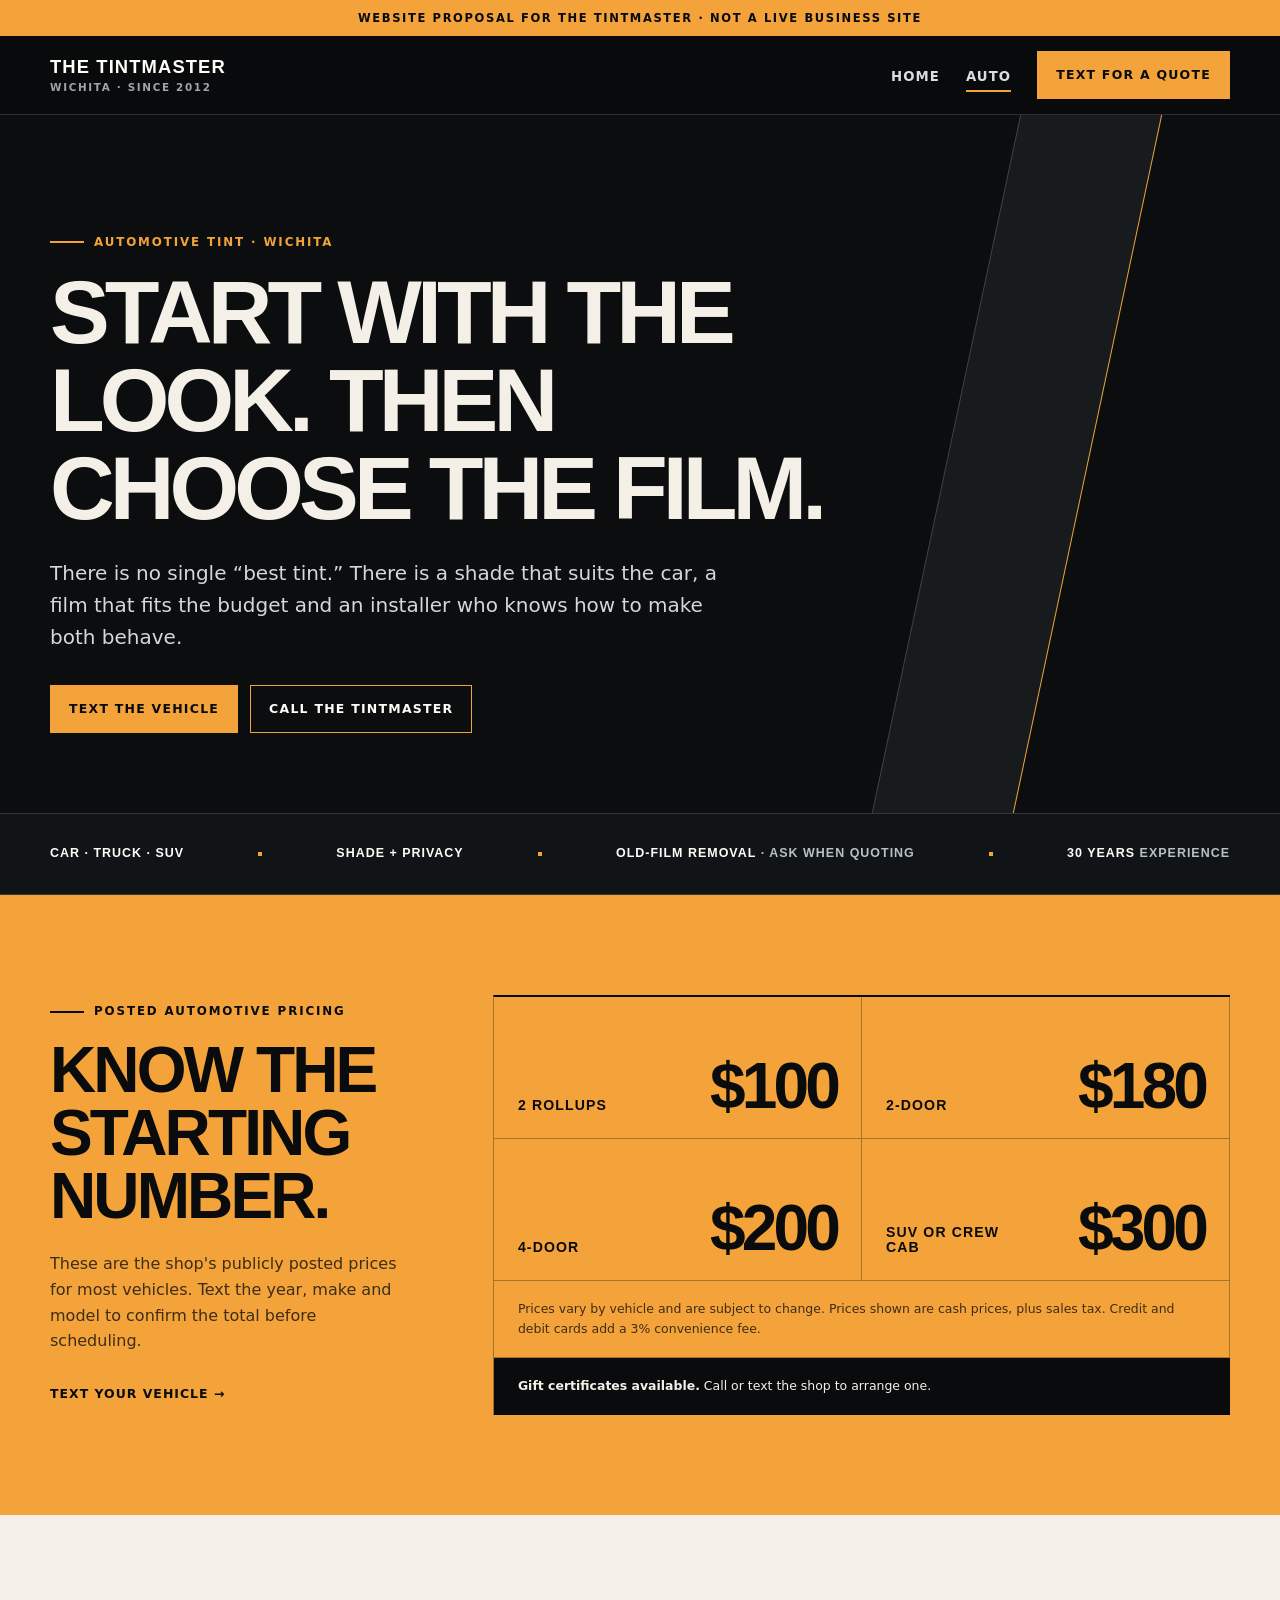
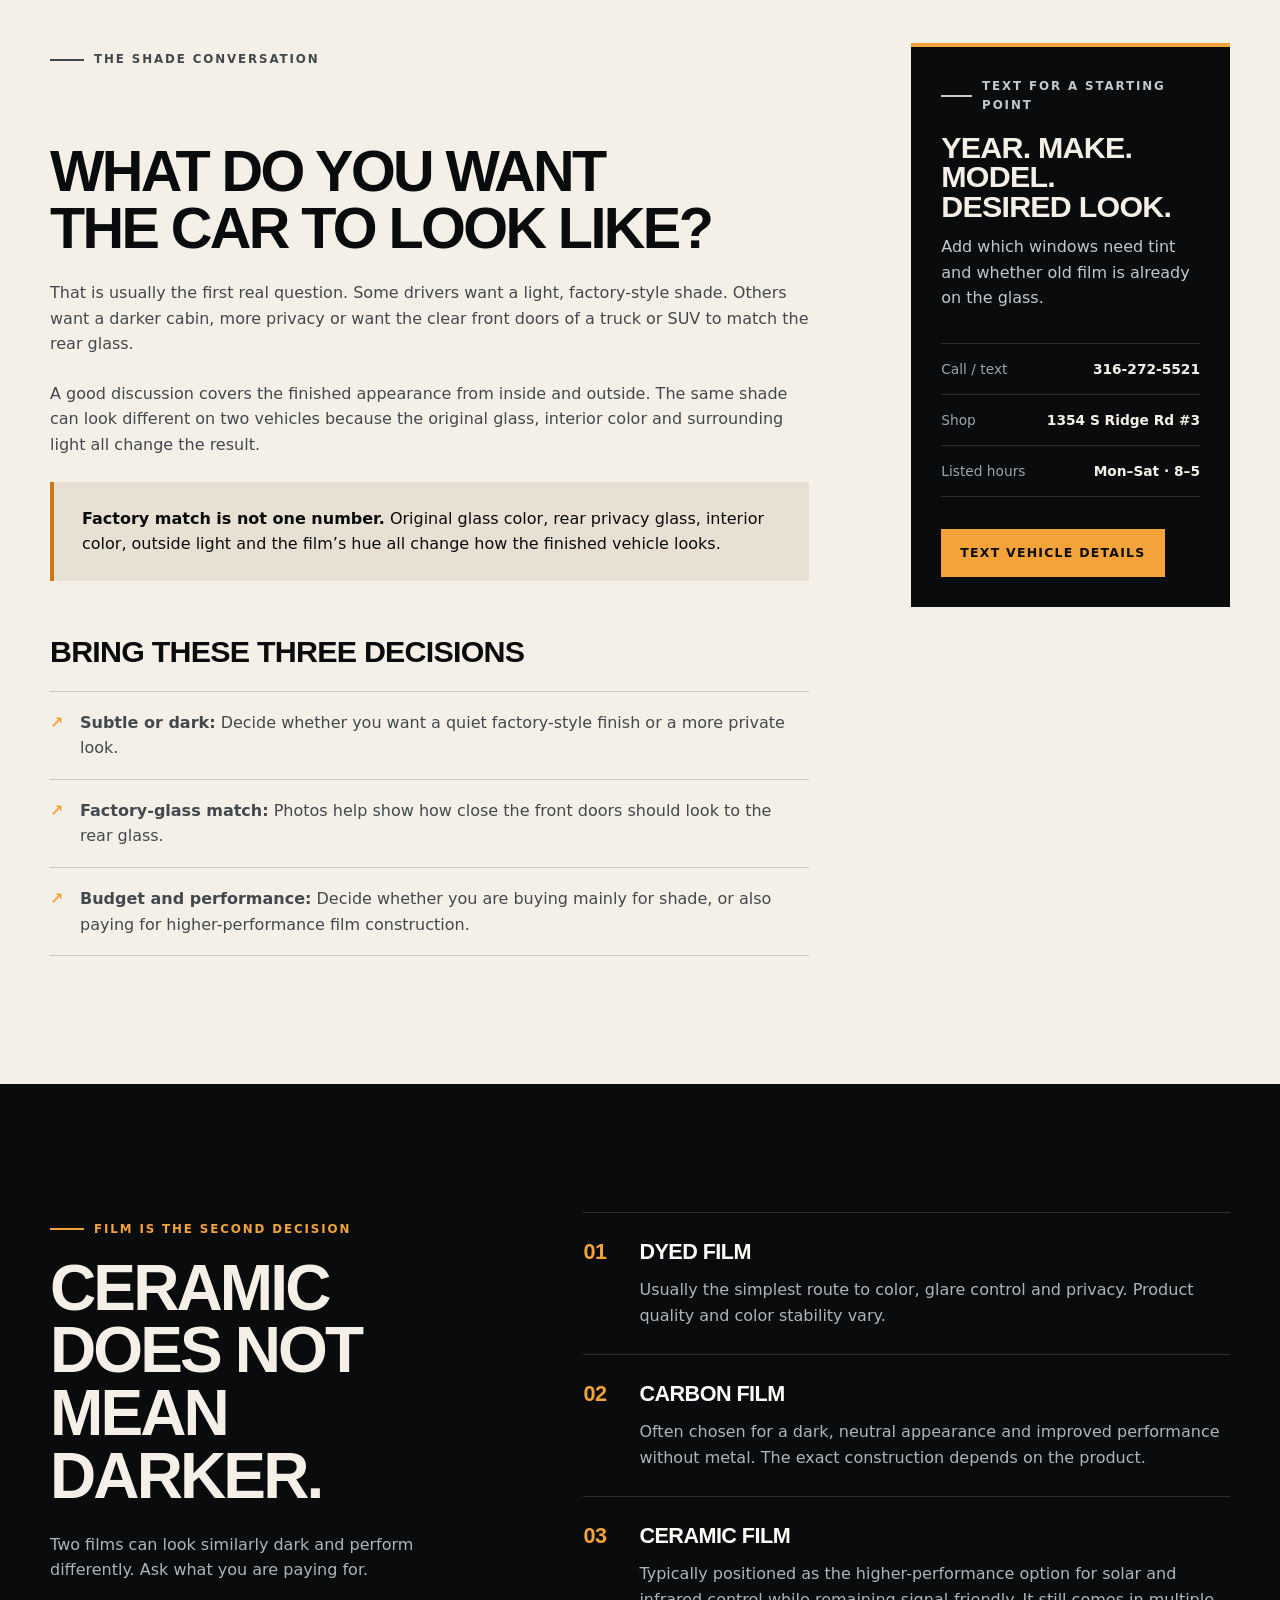
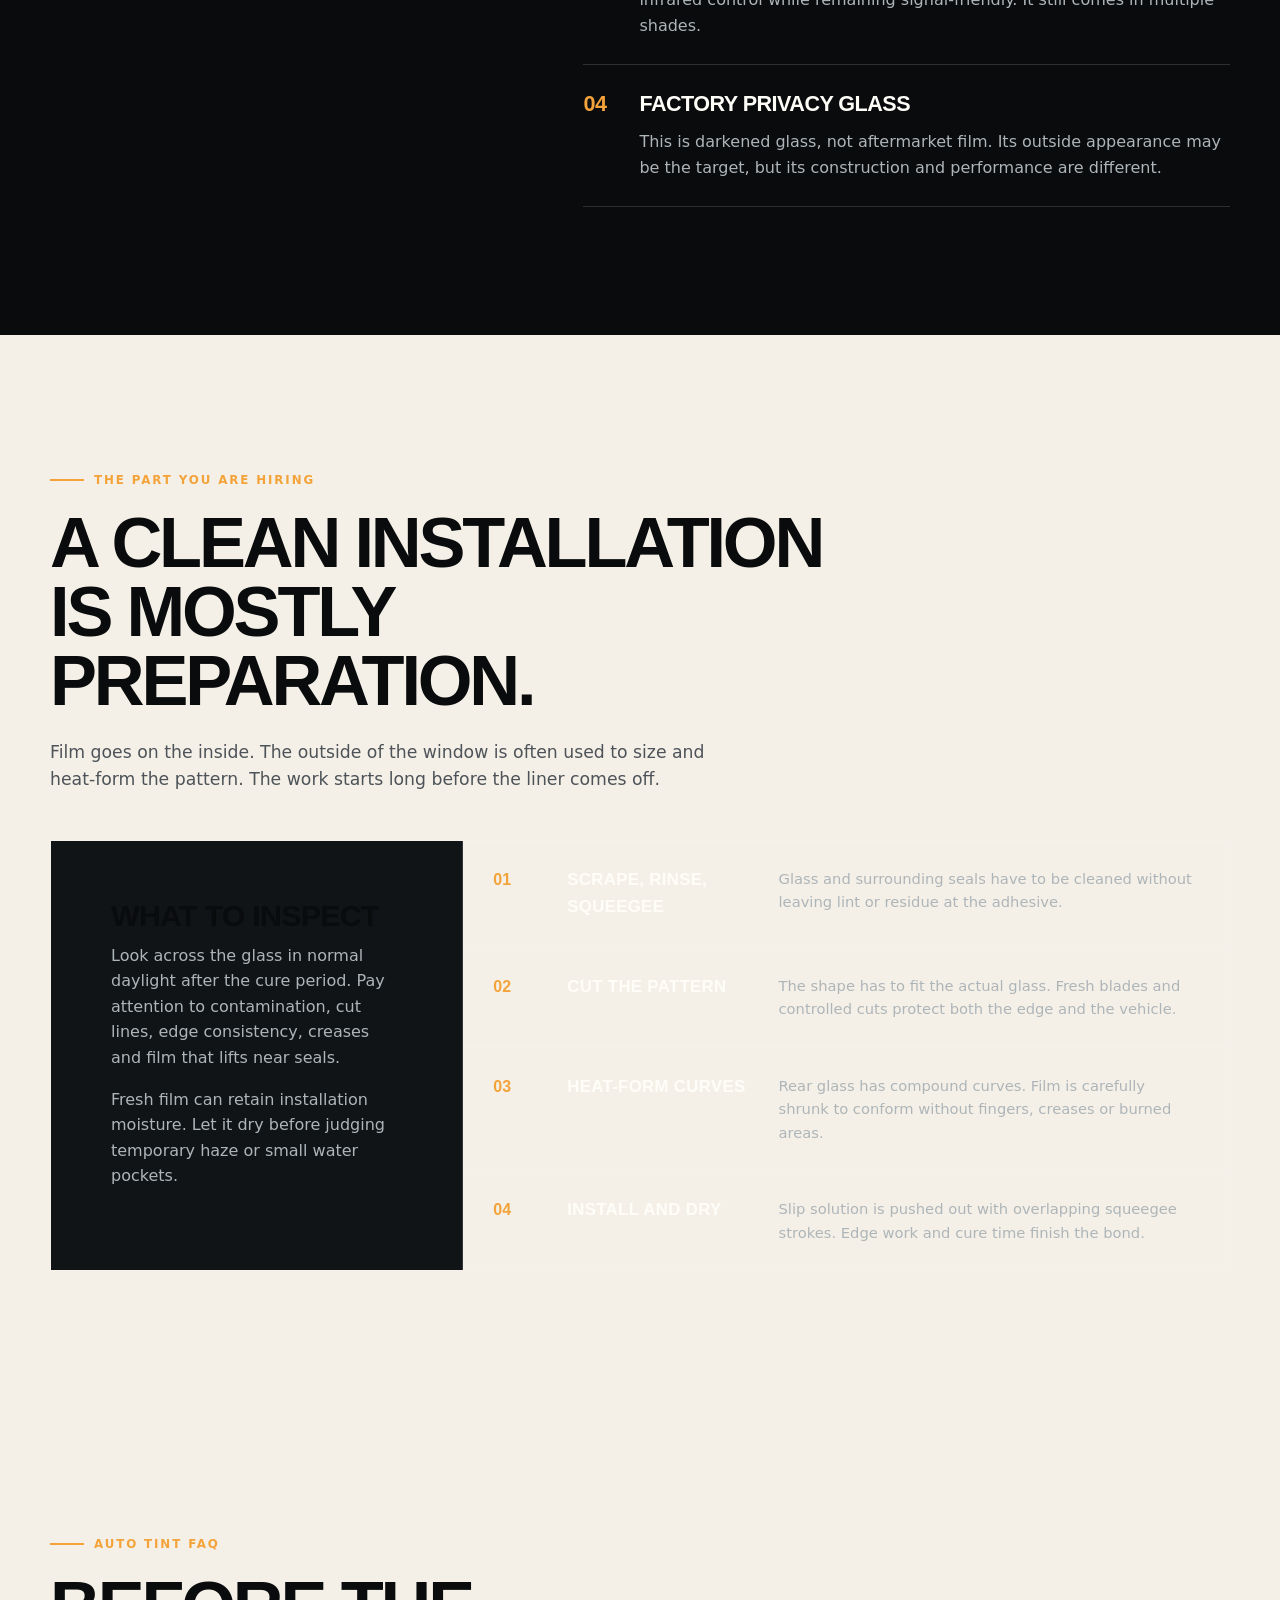
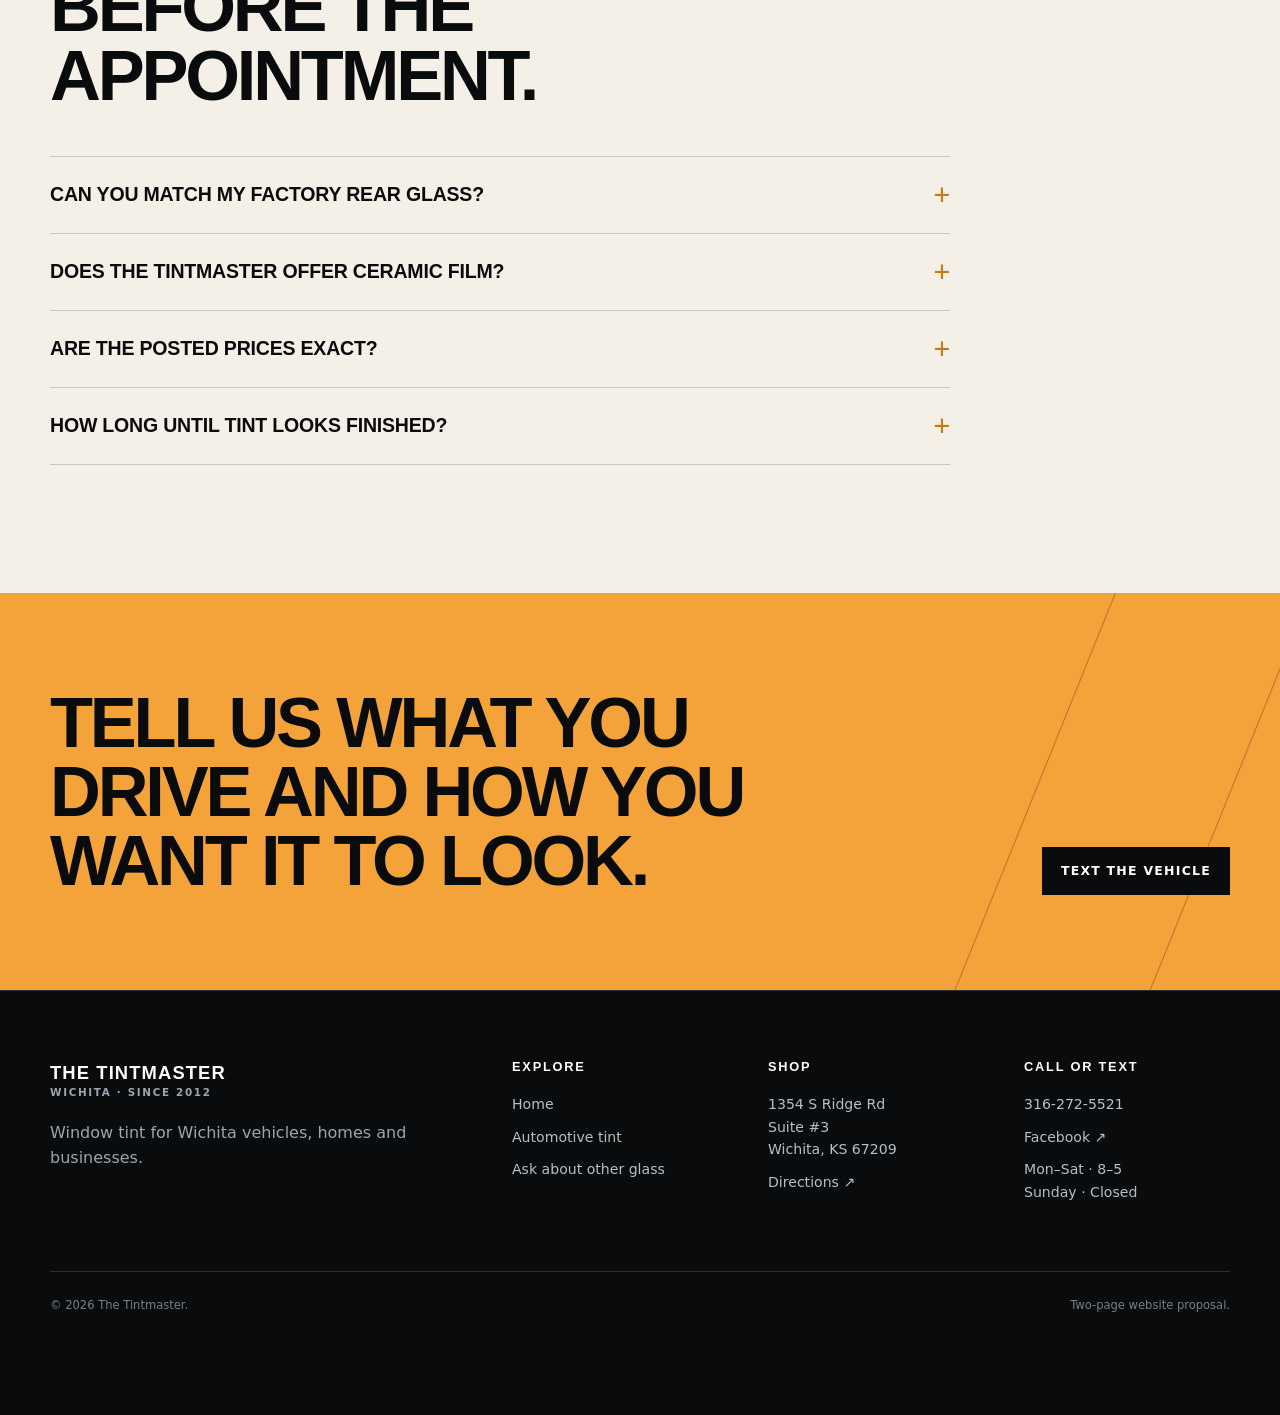
==== commit a6368fbc: "Trim demo to home and automotive pages" ====
--- a/auto-window-tinting.html
+++ b/auto-window-tinting.html
@@ -26,7 +26,7 @@
   <header class="site-header"><div class="nav-wrap">
     <a class="brand" href="index.html" aria-label="The Tintmaster home"><span class="brand-copy"><strong>The Tintmaster</strong><small>Wichita · Since 2012</small></span></a>
     <button class="nav-toggle" type="button" aria-expanded="false" aria-controls="site-nav" aria-label="Open navigation"><span></span></button>
-    <nav class="nav-links" id="site-nav" aria-label="Primary navigation"><a href="index.html">Home</a><a href="auto-window-tinting.html" aria-current="page">Auto</a><a href="residential-window-tinting.html">Residential</a><a href="commercial-window-tinting.html">Commercial</a><a class="button" href="contact.html">Get a quote</a></nav>
+    <nav class="nav-links" id="site-nav" aria-label="Primary navigation"><a href="index.html">Home</a><a href="auto-window-tinting.html" aria-current="page">Auto</a><a class="button" href="sms:+13162725521">Text for a quote</a></nav>
   </div></header>
 
   <main id="main">
@@ -65,7 +65,7 @@
     <section class="cta-section"><div class="container cta-inner"><h2>Tell us what you drive and how you want it to look.</h2><a class="button button--dark" href="sms:+13162725521">Text the vehicle</a></div></section>
   </main>
 
-  <footer class="site-footer"><div class="container"><div class="footer-grid"><div class="footer-brand"><a class="brand" href="index.html"><span class="brand-copy"><strong>The Tintmaster</strong><small>Wichita · Since 2012</small></span></a><p>Window tint for Wichita vehicles, homes and businesses.</p></div><div class="footer-col"><h2>Services</h2><a href="auto-window-tinting.html">Automotive</a><a href="residential-window-tinting.html">Residential</a><a href="commercial-window-tinting.html">Commercial</a></div><div class="footer-col"><h2>Shop</h2><address>1354 S Ridge Rd<br>Suite #3<br>Wichita, KS 67209</address><a href="https://www.google.com/maps/search/?api=1&amp;query=The+Tintmaster+1354+S+Ridge+Rd+Wichita+KS+67209">Directions ↗</a></div><div class="footer-col"><h2>Call or text</h2><a href="tel:+13162725521">316-272-5521</a><a href="https://www.facebook.com/Tintmaster47">Facebook ↗</a><p>Mon–Sat · 8–5<br>Sunday · Closed</p></div></div><div class="footer-bottom"><span>© <span data-year></span> The Tintmaster.</span><span>Website proposal · details require confirmation.</span></div></div></footer>
+  <footer class="site-footer"><div class="container"><div class="footer-grid"><div class="footer-brand"><a class="brand" href="index.html"><span class="brand-copy"><strong>The Tintmaster</strong><small>Wichita · Since 2012</small></span></a><p>Window tint for Wichita vehicles, homes and businesses.</p></div><div class="footer-col"><h2>Explore</h2><a href="index.html">Home</a><a href="auto-window-tinting.html">Automotive tint</a><a href="sms:+13162725521">Ask about other glass</a></div><div class="footer-col"><h2>Shop</h2><address>1354 S Ridge Rd<br>Suite #3<br>Wichita, KS 67209</address><a href="https://www.google.com/maps/search/?api=1&amp;query=The+Tintmaster+1354+S+Ridge+Rd+Wichita+KS+67209">Directions ↗</a></div><div class="footer-col"><h2>Call or text</h2><a href="tel:+13162725521">316-272-5521</a><a href="https://www.facebook.com/Tintmaster47">Facebook ↗</a><p>Mon–Sat · 8–5<br>Sunday · Closed</p></div></div><div class="footer-bottom"><span>© <span data-year></span> The Tintmaster.</span><span>Two-page website proposal.</span></div></div></footer>
   <div class="mobile-callbar" aria-label="Quick contact"><a href="tel:+13162725521">Call</a><a href="sms:+13162725521">Text vehicle</a></div><script src="script.js" defer></script>
 </body>
 </html>
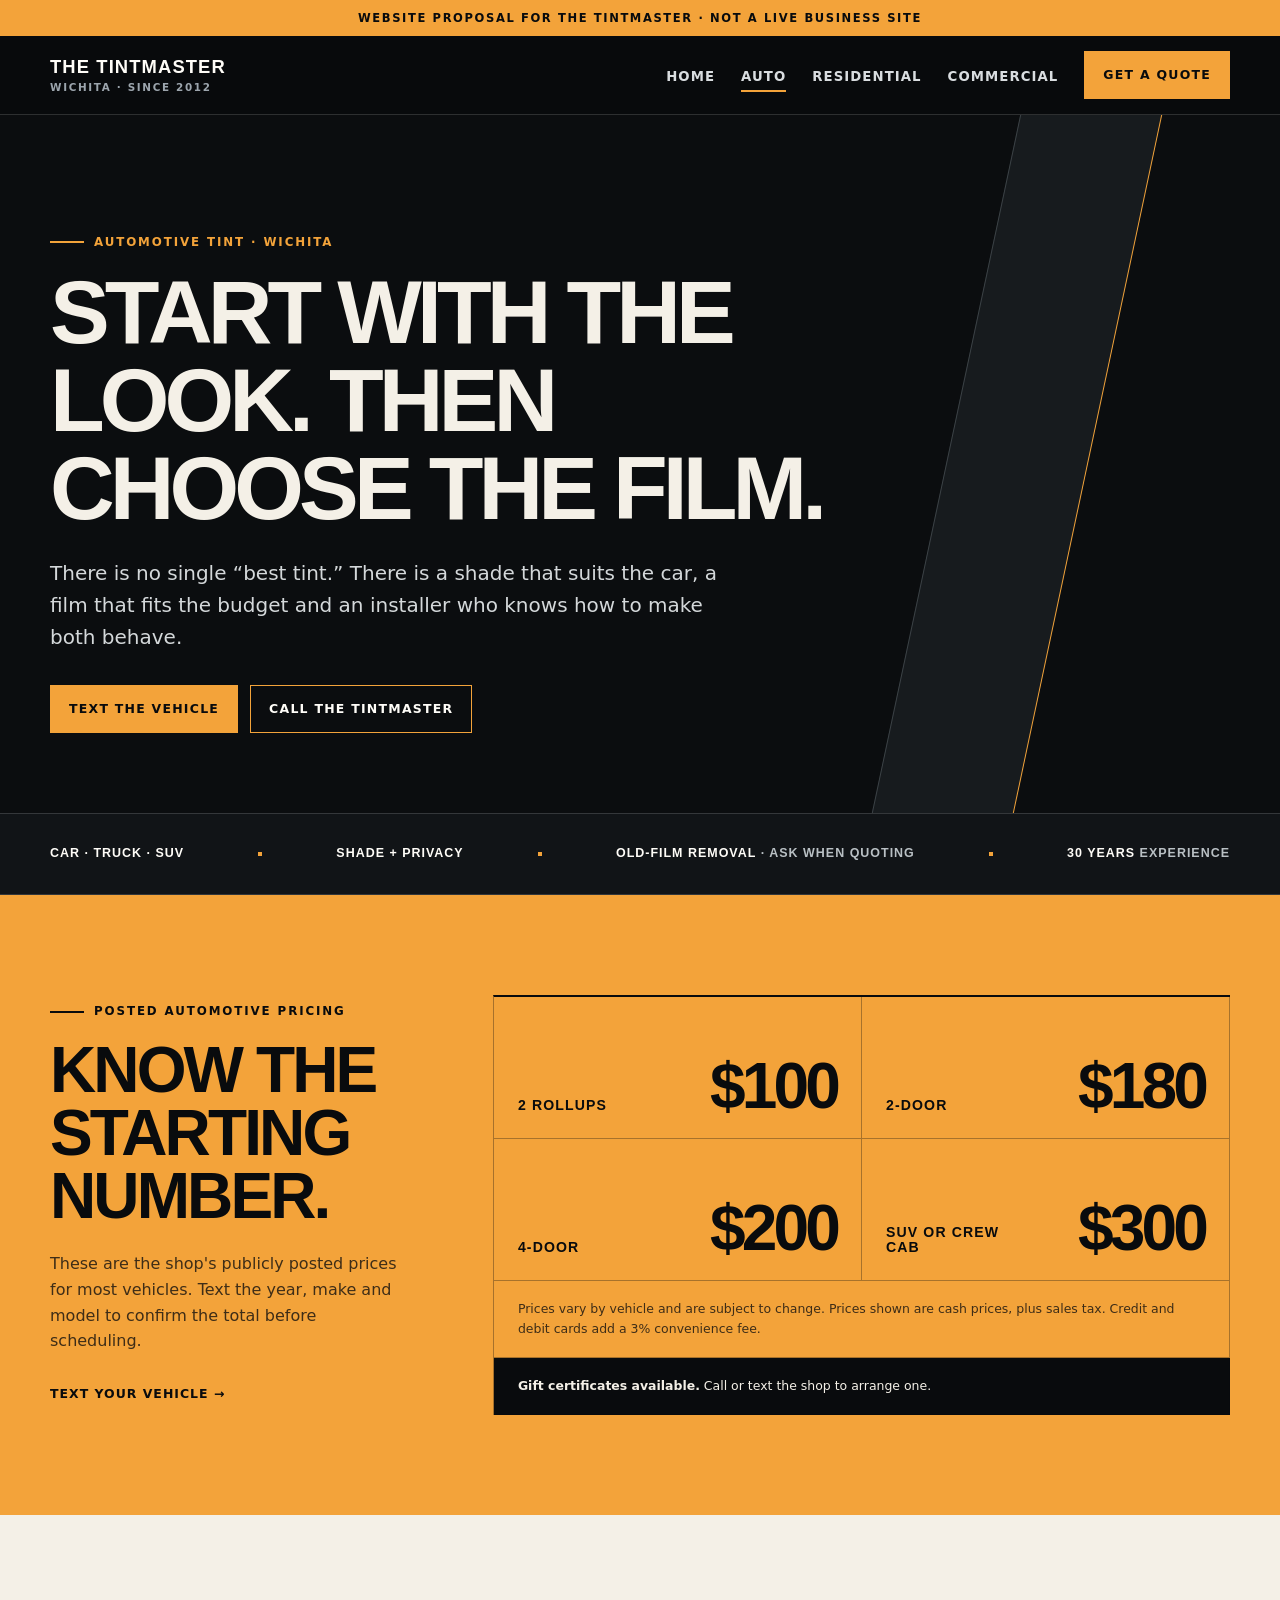
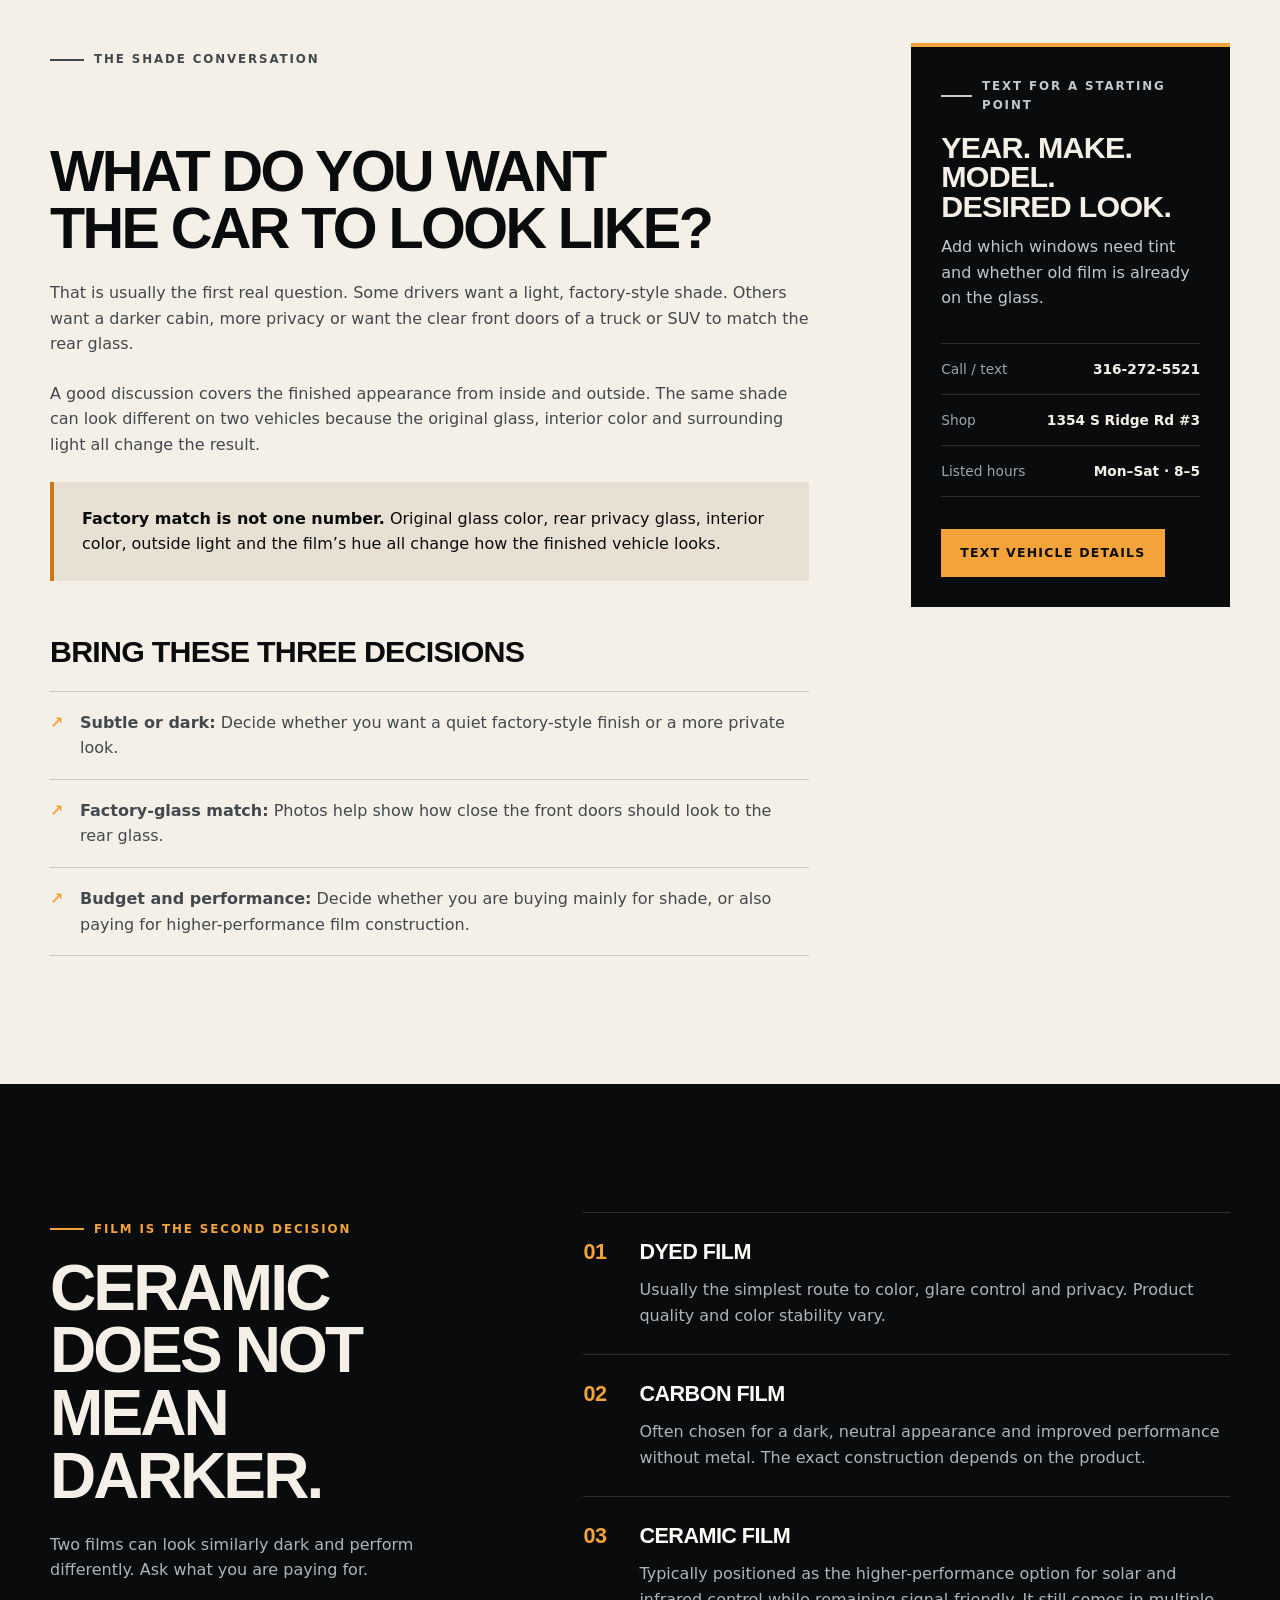
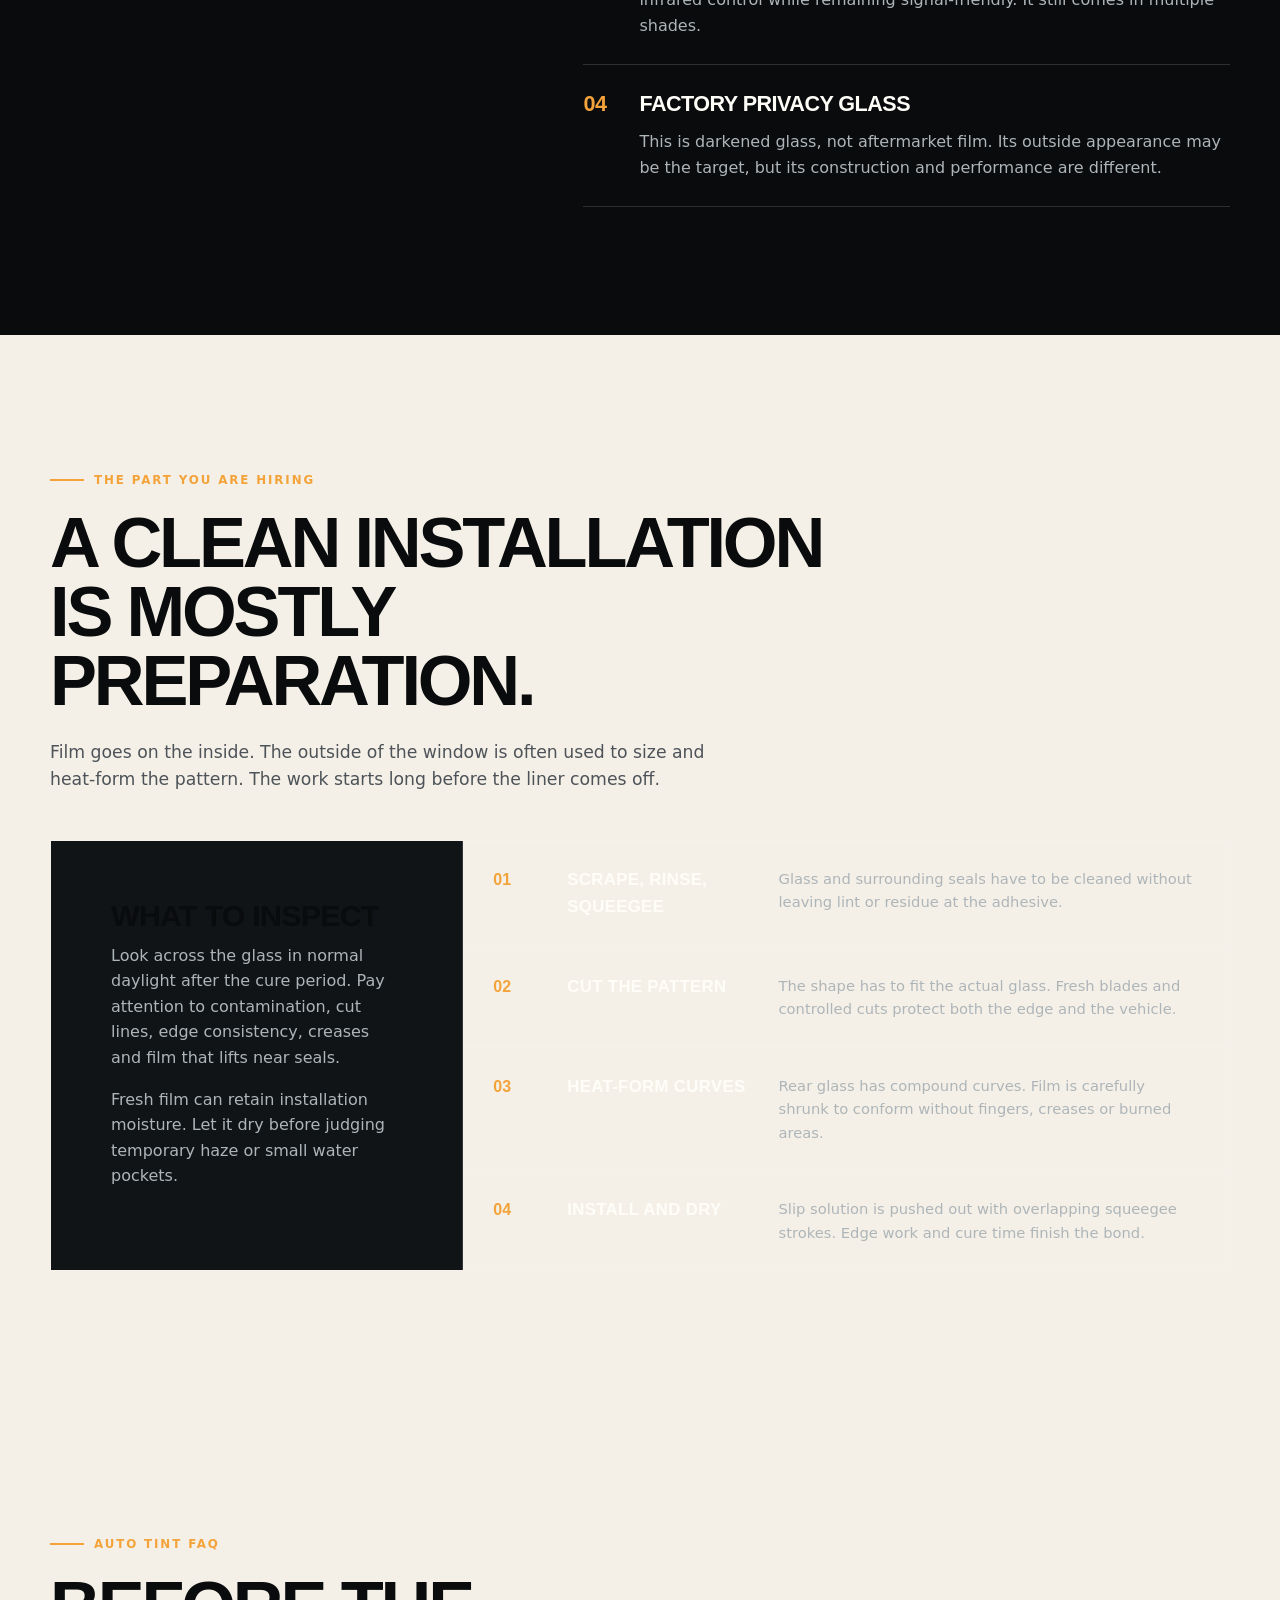
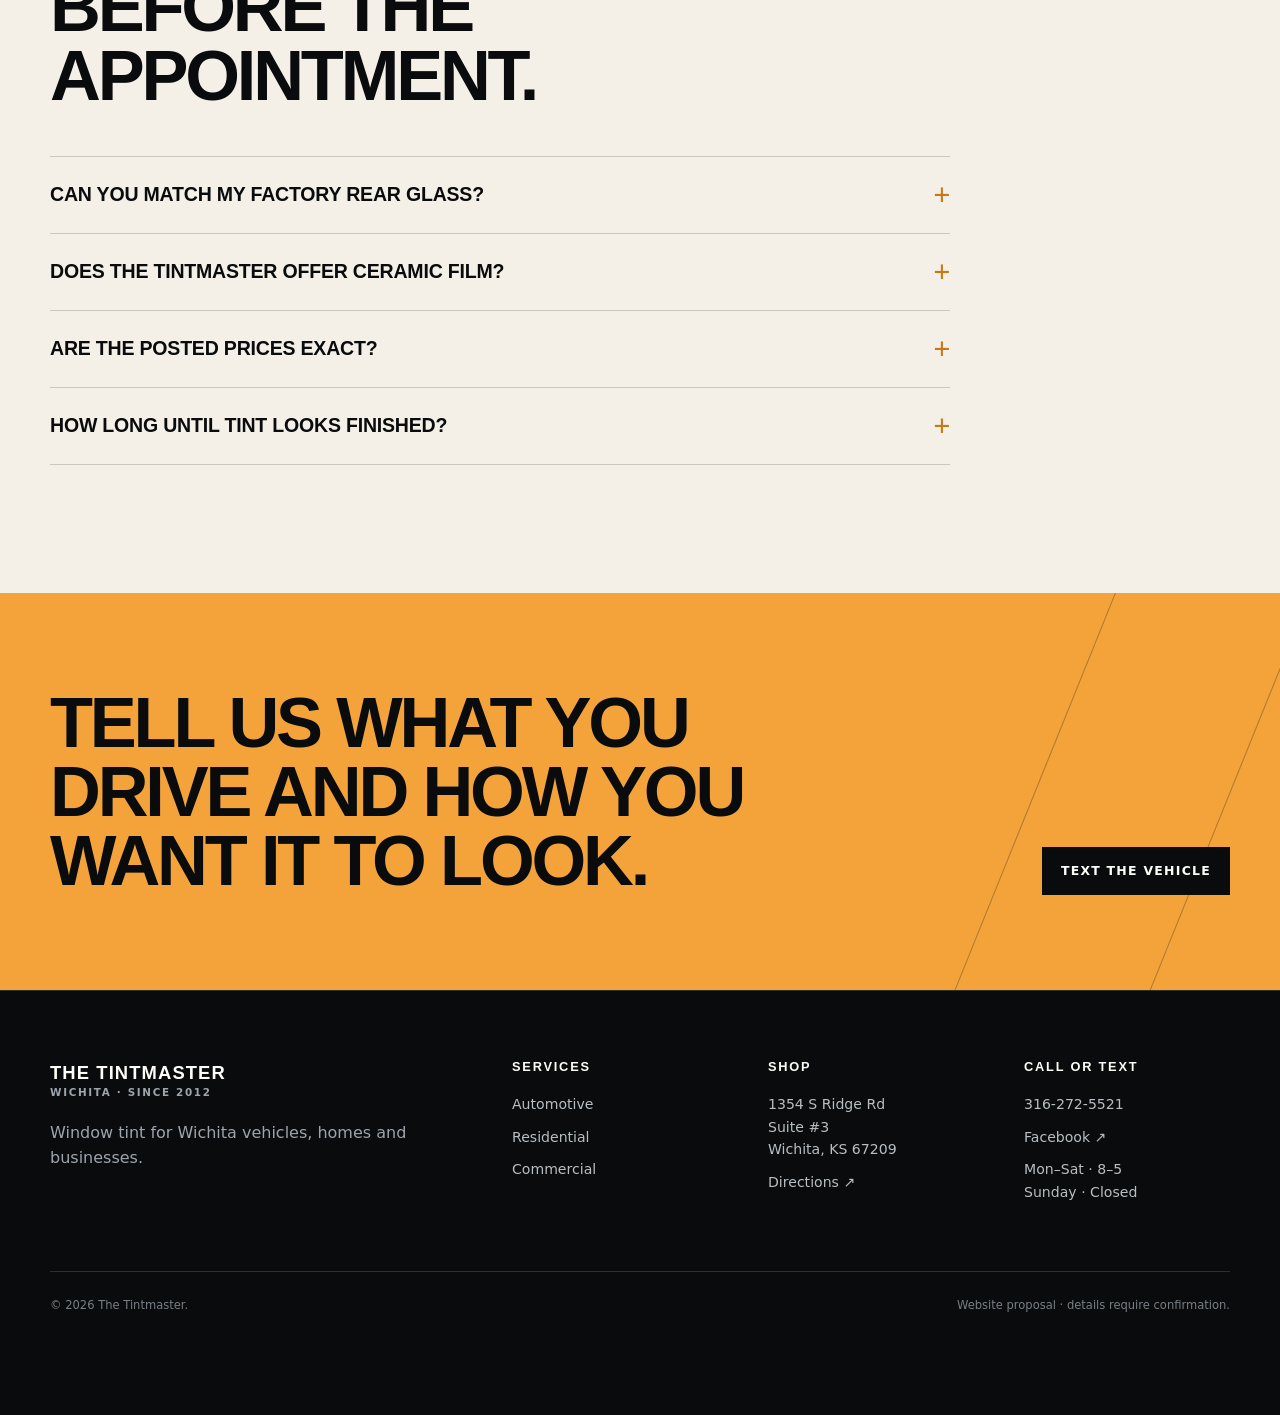
==== commit 24d3d646: "Restore complete five-page Tintmaster site" ====
--- a/auto-window-tinting.html
+++ b/auto-window-tinting.html
@@ -26,7 +26,7 @@
   <header class="site-header"><div class="nav-wrap">
     <a class="brand" href="index.html" aria-label="The Tintmaster home"><span class="brand-copy"><strong>The Tintmaster</strong><small>Wichita · Since 2012</small></span></a>
     <button class="nav-toggle" type="button" aria-expanded="false" aria-controls="site-nav" aria-label="Open navigation"><span></span></button>
-    <nav class="nav-links" id="site-nav" aria-label="Primary navigation"><a href="index.html">Home</a><a href="auto-window-tinting.html" aria-current="page">Auto</a><a class="button" href="sms:+13162725521">Text for a quote</a></nav>
+    <nav class="nav-links" id="site-nav" aria-label="Primary navigation"><a href="index.html">Home</a><a href="auto-window-tinting.html" aria-current="page">Auto</a><a href="residential-window-tinting.html">Residential</a><a href="commercial-window-tinting.html">Commercial</a><a class="button" href="contact.html">Get a quote</a></nav>
   </div></header>
 
   <main id="main">
@@ -65,7 +65,7 @@
     <section class="cta-section"><div class="container cta-inner"><h2>Tell us what you drive and how you want it to look.</h2><a class="button button--dark" href="sms:+13162725521">Text the vehicle</a></div></section>
   </main>
 
-  <footer class="site-footer"><div class="container"><div class="footer-grid"><div class="footer-brand"><a class="brand" href="index.html"><span class="brand-copy"><strong>The Tintmaster</strong><small>Wichita · Since 2012</small></span></a><p>Window tint for Wichita vehicles, homes and businesses.</p></div><div class="footer-col"><h2>Explore</h2><a href="index.html">Home</a><a href="auto-window-tinting.html">Automotive tint</a><a href="sms:+13162725521">Ask about other glass</a></div><div class="footer-col"><h2>Shop</h2><address>1354 S Ridge Rd<br>Suite #3<br>Wichita, KS 67209</address><a href="https://www.google.com/maps/search/?api=1&amp;query=The+Tintmaster+1354+S+Ridge+Rd+Wichita+KS+67209">Directions ↗</a></div><div class="footer-col"><h2>Call or text</h2><a href="tel:+13162725521">316-272-5521</a><a href="https://www.facebook.com/Tintmaster47">Facebook ↗</a><p>Mon–Sat · 8–5<br>Sunday · Closed</p></div></div><div class="footer-bottom"><span>© <span data-year></span> The Tintmaster.</span><span>Two-page website proposal.</span></div></div></footer>
+  <footer class="site-footer"><div class="container"><div class="footer-grid"><div class="footer-brand"><a class="brand" href="index.html"><span class="brand-copy"><strong>The Tintmaster</strong><small>Wichita · Since 2012</small></span></a><p>Window tint for Wichita vehicles, homes and businesses.</p></div><div class="footer-col"><h2>Services</h2><a href="auto-window-tinting.html">Automotive</a><a href="residential-window-tinting.html">Residential</a><a href="commercial-window-tinting.html">Commercial</a></div><div class="footer-col"><h2>Shop</h2><address>1354 S Ridge Rd<br>Suite #3<br>Wichita, KS 67209</address><a href="https://www.google.com/maps/search/?api=1&amp;query=The+Tintmaster+1354+S+Ridge+Rd+Wichita+KS+67209">Directions ↗</a></div><div class="footer-col"><h2>Call or text</h2><a href="tel:+13162725521">316-272-5521</a><a href="https://www.facebook.com/Tintmaster47">Facebook ↗</a><p>Mon–Sat · 8–5<br>Sunday · Closed</p></div></div><div class="footer-bottom"><span>© <span data-year></span> The Tintmaster.</span><span>Website proposal · details require confirmation.</span></div></div></footer>
   <div class="mobile-callbar" aria-label="Quick contact"><a href="tel:+13162725521">Call</a><a href="sms:+13162725521">Text vehicle</a></div><script src="script.js" defer></script>
 </body>
 </html>
